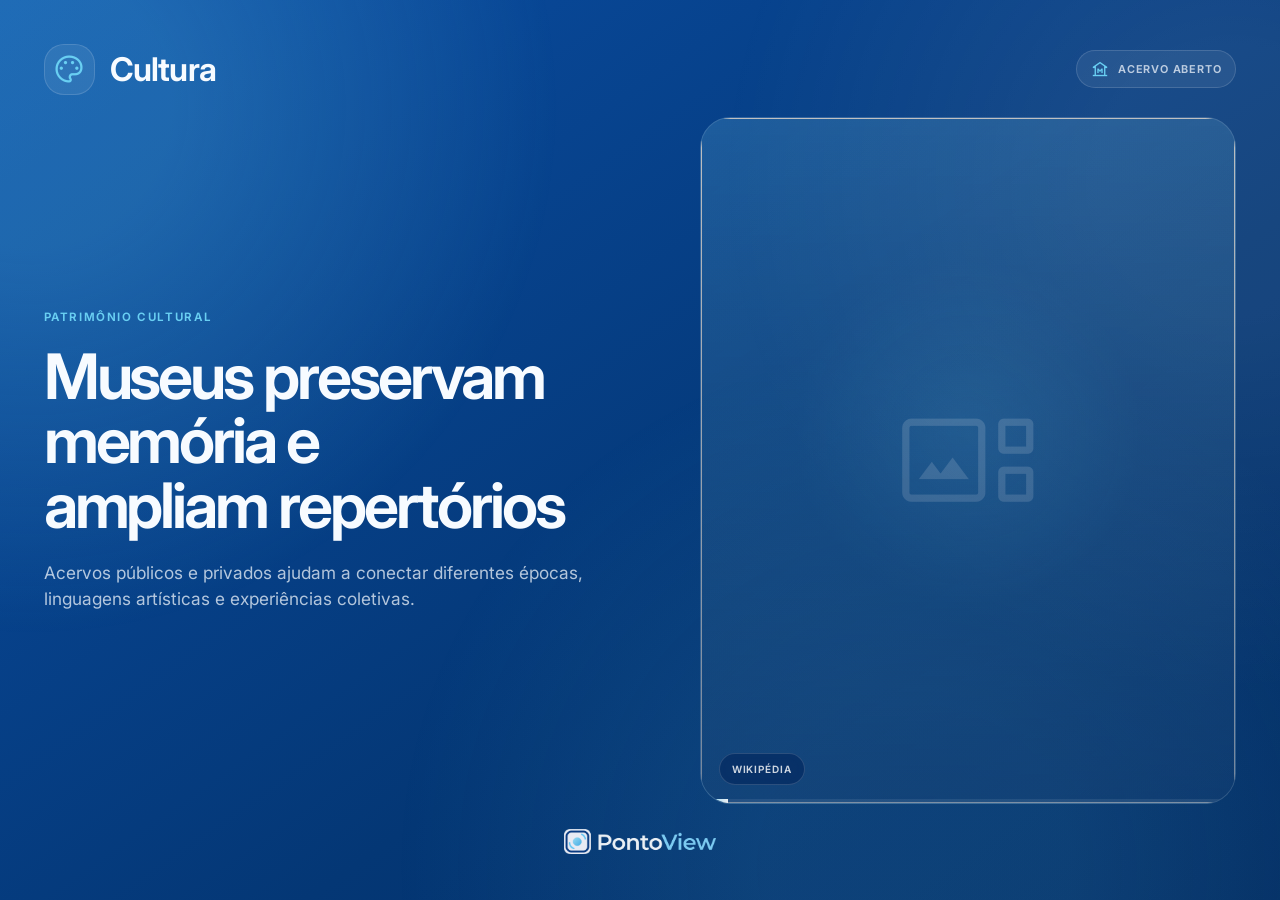
==== pontoview-automaticos/cultura/index.html @ 4ac14ba8 "Create PontoView Cultura automatic panel" ====
<!doctype html>
<html lang="pt-BR">
<head>
<meta charset="utf-8"><meta name="viewport" content="width=device-width,initial-scale=1">
<title>PontoView • Cultura</title>
<link rel="preconnect" href="https://fonts.googleapis.com"><link rel="preconnect" href="https://fonts.gstatic.com" crossorigin>
<link href="https://fonts.googleapis.com/css2?family=Inter:wght@300;400;500;600;700;800&display=swap" rel="stylesheet">
<link href="https://fonts.googleapis.com/css2?family=Material+Symbols+Outlined:opsz,wght,FILL,GRAD@24..48,300..700,0,0" rel="stylesheet">
<link rel="stylesheet" href="../shared/pontoview.css">
</head>
<body>
<div class="pv-ambient" aria-hidden="true"></div>
<div class="pv-shell" id="shell">
  <header class="pv-header">
    <div class="pv-brand"><div class="pv-badge"><span class="material-symbols-outlined">palette</span></div><div class="pv-title">Cultura</div></div>
    <div class="pv-source"><span class="material-symbols-outlined">museum</span><span>Acervo aberto</span></div>
  </header>
  <main class="pv-stage">
    <section class="pv-copy pv-transition">
      <div class="pv-kicker" id="category">Cultura brasileira</div>
      <h1 class="pv-headline" id="title">Arte, memória e identidade</h1>
      <p class="pv-body" id="text">Carregando conteúdo cultural...</p>
    </section>
    <section class="pv-media pv-transition" id="media">
      <div class="pv-media-fallback"><span class="material-symbols-outlined">gallery_thumbnail</span></div>
      <img class="pv-image" id="image" alt="">
      <div class="pv-overlay"><span class="pv-pill">Wikipédia</span><div class="pv-qr hidden" id="qr"><img id="qrImg" alt="QR Code"><div class="pv-qr-copy"><span class="pv-qr-title">Conheça mais</span><span class="pv-qr-hint">Abra o artigo completo</span></div></div></div>
      <div class="pv-progress"><span id="progress"></span></div>
    </section>
  </main>
  <footer class="pv-footer"><img src="../../assets/logo/pontoview-logo-white.png" alt="PontoView"></footer>
</div>
<script src="../shared/pv.js"></script>
<script>
const shell=document.getElementById('shell'),titleEl=document.getElementById('title'),textEl=document.getElementById('text'),categoryEl=document.getElementById('category'),media=document.getElementById('media'),image=document.getElementById('image'),qr=document.getElementById('qr'),qrImg=document.getElementById('qrImg'),progress=document.getElementById('progress');
const ROTATE=28000;let items=[],idx=0,timer=null,stopProgress=null;
const topics=[
 ['Tarsila do Amaral','Arte brasileira'],['Candido Portinari','Arte brasileira'],['Aleijadinho','Arte brasileira'],['Anita Malfatti','Arte brasileira'],['Museu de Arte de São Paulo','Museus'],['Museu do Amanhã','Museus'],['Teatro Amazonas','Arquitetura'],['Congresso Nacional do Brasil','Arquitetura'],['Oscar Niemeyer','Arquitetura'],['Bossa nova','Música'],['Samba','Música'],['Choro','Música'],['Cinema do Brasil','Cinema'],['Literatura do Brasil','Literatura'],['Machado de Assis','Literatura'],['Clarice Lispector','Literatura'],['Semana de Arte Moderna','História da arte'],['Festa Junina no Brasil','Cultura popular'],['Carnaval do Brasil','Cultura popular'],['Capoeira','Patrimônio cultural']
];
const fallback=[
 {title:'Arte que atravessa gerações',text:'A cultura brasileira reúne influências indígenas, africanas, europeias e de muitas outras comunidades, formando um patrimônio diverso e em constante transformação.',category:'Cultura brasileira'},
 {title:'Museus preservam memória e ampliam repertórios',text:'Acervos públicos e privados ajudam a conectar diferentes épocas, linguagens artísticas e experiências coletivas.',category:'Patrimônio cultural'}
];
function trim(text){const t=PV.clean(text);return t.length>560?t.slice(0,557).replace(/\s+\S*$/,'')+'…':t}
async function directData(){
  const titles=topics.map(x=>x[0]).join('|');
  const url='https://pt.wikipedia.org/w/api.php?action=query&format=json&origin=*&prop=extracts|pageimages|info&exintro=1&explaintext=1&piprop=thumbnail&pithumbsize=1400&inprop=url&redirects=1&titles='+encodeURIComponent(titles);
  const data=await PV.fetchJSON(url);
  const categoryMap=new Map(topics.map(x=>[x[0].toLowerCase(),x[1]]));
  const pages=Object.values(data?.query?.pages||{}).filter(p=>!p.missing).map(p=>({title:PV.clean(p.title),text:trim(p.extract),image:p.thumbnail?.source||'',link:p.fullurl||'',category:categoryMap.get(PV.clean(p.title).toLowerCase())||'Cultura brasileira'})).filter(x=>x.title&&x.text.length>100);
  for(let i=pages.length-1;i>0;i--){const j=Math.floor(Math.random()*(i+1));[pages[i],pages[j]]=[pages[j],pages[i]]}
  return {items:pages.length?pages:fallback};
}
function render(item){
  categoryEl.textContent=item.category||'Cultura';titleEl.textContent=item.title||'Cultura';textEl.textContent=item.text||'';PV.setImage(image,media,item.image||'');
  if(item.link){qrImg.src=PV.qrUrl(item.link);qr.classList.remove('hidden');qrImg.onerror=()=>qr.classList.add('hidden')}else{qr.classList.add('hidden');qrImg.removeAttribute('src')}
}
function schedule(){clearTimeout(timer);if(stopProgress)stopProgress();stopProgress=PV.startProgress(progress,ROTATE);timer=setTimeout(step,ROTATE)}
async function step(){if(!items.length)return;await PV.transition(shell,async()=>render(items[idx++%items.length]));schedule()}
async function load(){
  try{const data=await PV.fromApi('/api/cultura',directData);items=Array.isArray(data.items)&&data.items.length?data.items:fallback}catch{items=fallback}
  idx=Math.floor(Math.random()*items.length);render(items[idx++%items.length]);shell.classList.add('is-entering');schedule();
}
load();setInterval(async()=>{try{const data=await PV.fromApi('/api/cultura',directData);if(Array.isArray(data.items)&&data.items.length)items=data.items}catch{}},6*60*60*1000);
</script>
</body></html>
---- pontoview-automaticos/shared/pontoview.css ----
:root{
  --pv-blue:#08479a;
  --pv-deep:#032a61;
  --pv-sky:#69cff2;
  --pv-white:#f7fbff;
  --pv-soft:rgba(247,251,255,.72);
  --pv-faint:rgba(247,251,255,.46);
  --pv-line:rgba(255,255,255,.14);
  --pv-panel:rgba(255,255,255,.075);
  --pv-panel-strong:rgba(255,255,255,.11);
  --pv-safe:clamp(24px,3.4vw,58px);
  --pv-radius:clamp(24px,2.4vw,36px);
  --pv-ease:cubic-bezier(.22,1,.36,1);
}
*{box-sizing:border-box}
html,body{width:100%;height:100%}
body{
  margin:0;
  overflow:hidden;
  font-family:Inter,system-ui,-apple-system,BlinkMacSystemFont,"Segoe UI",sans-serif;
  color:var(--pv-white);
  background:linear-gradient(145deg,#0a4ea5,#043775 62%,#032d63);
}
button,a{font:inherit}
.pv-ambient,.pv-ambient::before,.pv-ambient::after{position:fixed;pointer-events:none;content:"";z-index:0}
.pv-ambient{
  inset:-18%;
  background:
    radial-gradient(circle at 15% 22%,rgba(105,207,242,.23) 0 8%,transparent 30%),
    radial-gradient(circle at 84% 28%,rgba(255,255,255,.08) 0 8%,transparent 30%),
    radial-gradient(circle at 66% 84%,rgba(105,207,242,.10) 0 10%,transparent 34%);
  animation:pvAmbientFloat 24s ease-in-out infinite alternate;
}
.pv-ambient::before{
  width:min(40vw,650px);aspect-ratio:1;right:-12vw;top:-15vw;
  border:clamp(12px,1.2vw,22px) solid rgba(105,207,242,.10);
  border-left-color:transparent;border-bottom-color:transparent;border-radius:50%;
  animation:pvRing 40s linear infinite;
}
.pv-ambient::after{
  width:min(30vw,500px);aspect-ratio:1;left:-10vw;bottom:-14vw;
  border:clamp(9px,.9vw,16px) solid rgba(255,255,255,.06);
  border-top-color:transparent;border-right-color:transparent;border-radius:50%;
  animation:pvRing 48s linear infinite reverse;
}
@keyframes pvAmbientFloat{from{transform:translate3d(-1.4%,0,0) scale(1)}to{transform:translate3d(1.4%,-1%,0) scale(1.03)}}
@keyframes pvRing{to{transform:rotate(360deg)}}
@keyframes pvMarkPulse{50%{transform:scale(1.035);opacity:.96}}
@keyframes pvImageBreath{50%{transform:scale(1.025)}}
@keyframes pvEnterCopy{from{opacity:0;transform:translate3d(22px,0,0);filter:blur(3px)}to{opacity:1;transform:none;filter:none}}
@keyframes pvEnterMedia{from{opacity:0;transform:translate3d(28px,0,0) scale(.975);filter:blur(3px)}to{opacity:1;transform:none;filter:none}}
.pv-shell{
  position:relative;z-index:1;width:100%;height:100%;
  padding:var(--pv-safe);
  display:grid;
  grid-template-rows:auto minmax(0,1fr) auto;
  gap:clamp(20px,2.5vh,36px);
}
.pv-header{display:flex;align-items:center;justify-content:space-between;gap:22px;min-width:0}
.pv-brand{display:flex;align-items:center;gap:15px;min-width:0}
.pv-badge{
  width:clamp(50px,4vw,66px);height:clamp(50px,4vw,66px);border-radius:20px;
  display:grid;place-items:center;flex:0 0 auto;
  background:rgba(255,255,255,.075);border:1px solid var(--pv-line);
  animation:pvMarkPulse 6s ease-in-out infinite;
}
.pv-badge .material-symbols-outlined{font-size:clamp(27px,2.5vw,38px);color:var(--pv-sky);font-variation-settings:'FILL' 0,'wght' 500,'GRAD' 0,'opsz' 48}
.pv-title{font-size:clamp(28px,2.55vw,44px);font-weight:650;line-height:1;letter-spacing:-.025em}
.pv-source{
  display:flex;align-items:center;gap:9px;max-width:44vw;min-width:0;
  padding:9px 14px;border-radius:999px;background:rgba(255,255,255,.065);border:1px solid var(--pv-line);
  color:var(--pv-soft);font-size:clamp(10px,.85vw,13px);font-weight:650;letter-spacing:.075em;text-transform:uppercase;
  white-space:nowrap;overflow:hidden;text-overflow:ellipsis;
}
.pv-source .material-symbols-outlined{font-size:18px;color:var(--pv-sky)}
.pv-stage{min-height:0;display:grid;grid-template-columns:minmax(0,55%) minmax(0,45%);gap:clamp(28px,3.3vw,54px);align-items:stretch}
.pv-copy{min-width:0;min-height:0;display:flex;flex-direction:column;justify-content:center;padding:clamp(12px,1.5vw,22px) 0;transform-origin:center left}
.pv-kicker{margin:0 0 clamp(18px,2.2vh,28px);font-size:clamp(11px,.9vw,14px);font-weight:650;letter-spacing:.14em;text-transform:uppercase;color:var(--pv-sky)}
.pv-headline{margin:0;font-size:clamp(42px,4.9vw,80px);font-weight:650;line-height:1.03;letter-spacing:-.048em;text-wrap:balance}
.pv-body{margin:clamp(20px,2.5vh,30px) 0 0;font-size:clamp(16px,1.35vw,21px);line-height:1.48;color:var(--pv-soft);max-width:64ch;text-wrap:pretty}
.pv-media{
  min-width:0;min-height:0;position:relative;overflow:hidden;border-radius:var(--pv-radius);
  background:linear-gradient(145deg,rgba(105,207,242,.16),rgba(255,255,255,.035));border:1px solid var(--pv-line);
  transform-origin:center right;
}
.pv-media img.pv-image{width:100%;height:100%;object-fit:cover;display:block;animation:pvImageBreath 14s ease-in-out infinite}
.pv-media::after{content:"";position:absolute;inset:0;background:linear-gradient(180deg,rgba(3,42,97,.01),rgba(3,42,97,.40));pointer-events:none}
.pv-media-fallback{position:absolute;inset:0;display:grid;place-items:center;background:radial-gradient(circle at 50% 46%,rgba(105,207,242,.14),transparent 38%),linear-gradient(145deg,rgba(255,255,255,.03),rgba(105,207,242,.06))}
.pv-media-fallback .material-symbols-outlined{font-size:clamp(100px,12vw,190px);color:rgba(255,255,255,.19);font-variation-settings:'FILL' 0,'wght' 300,'GRAD' 0,'opsz' 48}
.pv-media.has-image .pv-media-fallback{display:none}
.pv-overlay{position:absolute;z-index:3;left:18px;right:18px;bottom:18px;display:flex;align-items:flex-end;justify-content:space-between;gap:12px}
.pv-pill{padding:9px 12px;border-radius:999px;background:rgba(3,42,97,.72);border:1px solid rgba(255,255,255,.15);backdrop-filter:blur(8px);color:rgba(255,255,255,.80);font-size:10px;font-weight:650;letter-spacing:.09em;text-transform:uppercase}
.pv-qr{display:flex;align-items:center;gap:10px;padding:9px 11px 9px 9px;border-radius:17px;background:rgba(3,42,97,.74);border:1px solid rgba(255,255,255,.16);backdrop-filter:blur(10px)}
.pv-qr.hidden{display:none}
.pv-qr img{width:68px;height:68px;border-radius:10px;background:#fff;display:block}
.pv-qr-copy{display:flex;flex-direction:column;gap:3px;max-width:130px}
.pv-qr-title{font-size:10px;font-weight:700;letter-spacing:.08em;text-transform:uppercase}
.pv-qr-hint{font-size:9px;line-height:1.25;color:rgba(255,255,255,.68)}
.pv-cards{display:grid;grid-template-columns:repeat(2,minmax(0,1fr));gap:clamp(12px,1.4vw,18px);align-content:center}
.pv-card{padding:clamp(18px,2vw,28px);border-radius:clamp(20px,2vw,30px);background:var(--pv-panel);border:1px solid var(--pv-line);min-width:0}
.pv-card-label{font-size:clamp(10px,.82vw,13px);font-weight:650;letter-spacing:.12em;text-transform:uppercase;color:var(--pv-sky);margin-bottom:10px}
.pv-card-value{font-size:clamp(30px,3.4vw,58px);font-weight:650;line-height:1;letter-spacing:-.045em}
.pv-card-note{margin-top:10px;font-size:clamp(12px,1vw,16px);line-height:1.35;color:var(--pv-soft)}
.pv-statline{display:flex;align-items:baseline;gap:9px;flex-wrap:wrap}
.pv-statline strong{font-size:clamp(54px,6vw,100px);font-weight:650;letter-spacing:-.06em;line-height:.95}
.pv-statline span{font-size:clamp(16px,1.4vw,22px);color:var(--pv-soft)}
.pv-progress{position:absolute;left:0;right:0;bottom:0;height:4px;background:rgba(255,255,255,.08);z-index:4}
.pv-progress>span{display:block;height:100%;width:0;background:linear-gradient(90deg,var(--pv-sky),rgba(255,255,255,.9));transform-origin:left}
.pv-footer{display:flex;align-items:center;justify-content:center;min-height:30px}
.pv-footer img{height:clamp(22px,2vw,31px);width:auto;display:block;opacity:.92}
.pv-transition{transition:opacity .54s var(--pv-ease),transform .54s var(--pv-ease),filter .54s var(--pv-ease)}
.pv-shell.is-leaving .pv-copy{opacity:0;transform:translate3d(-24px,0,0) scale(.992);filter:blur(3px)}
.pv-shell.is-leaving .pv-media,.pv-shell.is-leaving .pv-cards{opacity:0;transform:translate3d(22px,0,0) scale(.982);filter:blur(2px)}
.pv-shell.is-entering .pv-copy{animation:pvEnterCopy .64s var(--pv-ease) both}
.pv-shell.is-entering .pv-media,.pv-shell.is-entering .pv-cards{animation:pvEnterMedia .72s var(--pv-ease) both}
.pv-error{color:var(--pv-soft)}
@media (orientation:landscape) and (max-height:760px){
  .pv-shell{padding-top:20px;padding-bottom:16px;gap:15px}
  .pv-badge{width:48px;height:48px;border-radius:16px}.pv-title{font-size:30px}
  .pv-stage{grid-template-columns:minmax(0,58%) minmax(0,42%);gap:30px}
  .pv-headline{font-size:clamp(36px,4.1vw,60px)}.pv-body{font-size:14px;margin-top:14px}.pv-kicker{margin-bottom:14px}
  .pv-card{padding:16px}.pv-card-value{font-size:clamp(26px,3vw,44px)}
}
@media (orientation:portrait),(max-aspect-ratio:4/5){
  .pv-shell{padding:clamp(28px,5vw,54px) clamp(24px,5vw,52px) clamp(22px,4vw,42px);gap:clamp(24px,2.8vh,36px)}
  .pv-source{max-width:48vw}
  .pv-stage{grid-template-columns:1fr;grid-template-rows:minmax(0,50%) minmax(0,50%);gap:clamp(22px,2.7vh,34px)}
  .pv-copy{padding:0}.pv-headline{font-size:clamp(42px,7.4vw,70px)}.pv-body{font-size:clamp(16px,2.5vw,20px)}
  .pv-cards{grid-template-columns:repeat(2,minmax(0,1fr))}
}
@media (orientation:portrait) and (max-width:620px){
  .pv-badge{width:46px;height:46px}.pv-title{font-size:28px}.pv-source{max-width:43vw;padding:8px 10px}
  .pv-headline{font-size:36px}.pv-body{font-size:14px}.pv-stage{grid-template-rows:auto minmax(260px,1fr)}
  .pv-cards{grid-template-columns:1fr 1fr}.pv-card{padding:14px}.pv-card-note{font-size:11px}
  .pv-qr-copy{display:none}.pv-qr{padding:8px}.pv-qr img{width:60px;height:60px}
}
@media (prefers-reduced-motion:reduce){
  .pv-ambient,.pv-ambient::before,.pv-ambient::after,.pv-badge,.pv-image{animation:none!important}
  .pv-transition{transition:none!important}.pv-shell.is-entering .pv-copy,.pv-shell.is-entering .pv-media,.pv-shell.is-entering .pv-cards{animation:none!important}
}
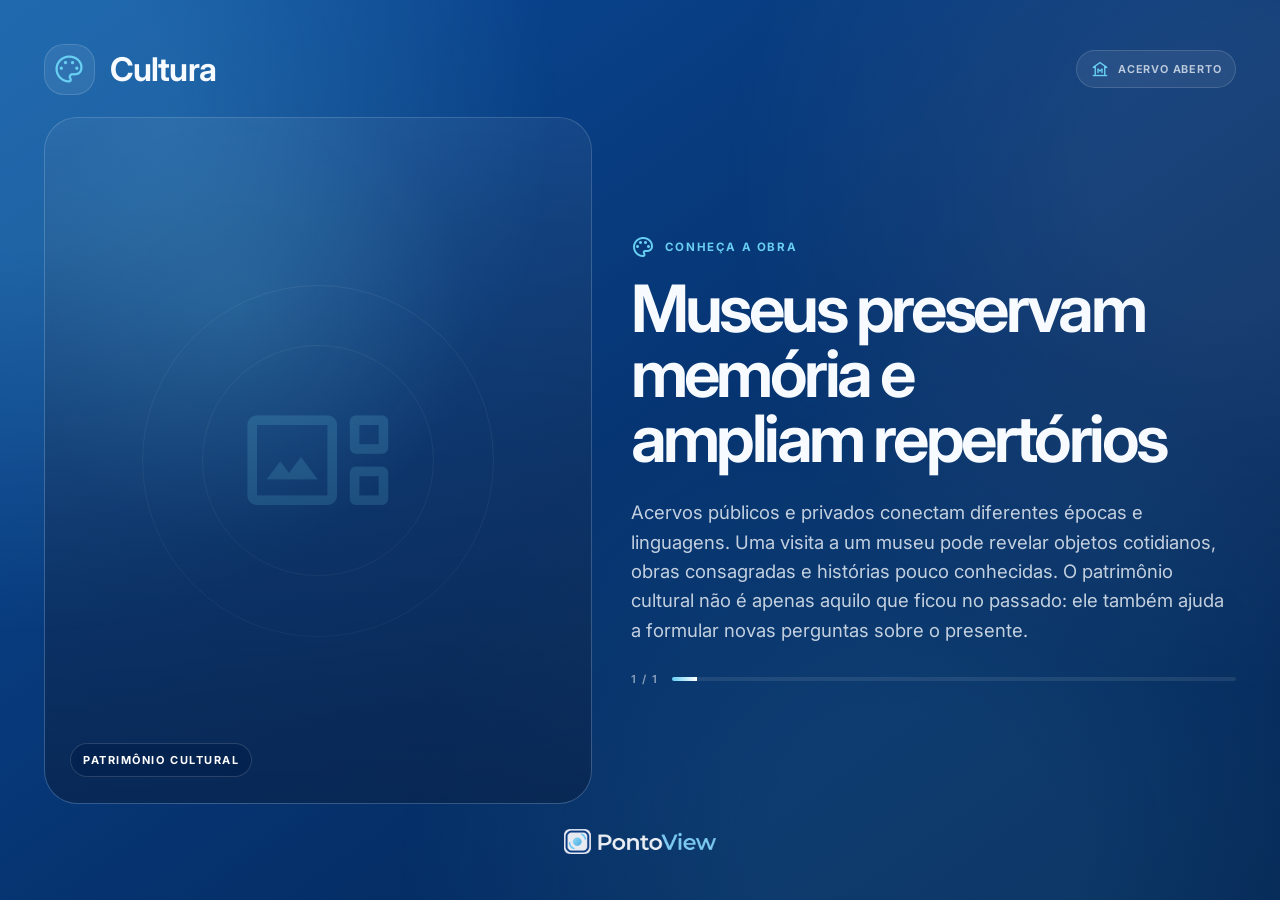
==== commit e6a0d690: "Redesenha painel Cultura com narrativa em páginas" ====
--- a/pontoview-automaticos/cultura/index.html
+++ b/pontoview-automaticos/cultura/index.html
@@ -7,60 +7,46 @@
 <link href="https://fonts.googleapis.com/css2?family=Inter:wght@300;400;500;600;700;800&display=swap" rel="stylesheet">
 <link href="https://fonts.googleapis.com/css2?family=Material+Symbols+Outlined:opsz,wght,FILL,GRAD@24..48,300..700,0,0" rel="stylesheet">
 <link rel="stylesheet" href="../shared/pontoview.css">
+<style>
+body{background:linear-gradient(145deg,#0b4b9b,#052f68 62%,#032553)}
+.culture-stage{min-height:0;position:relative;display:grid;grid-template-columns:minmax(0,46%) minmax(0,54%);gap:clamp(24px,3vw,48px)}
+.culture-visual{position:relative;min-height:0;border-radius:clamp(24px,2.6vw,38px);overflow:hidden;border:1px solid rgba(255,255,255,.14);background:radial-gradient(circle at 35% 28%,rgba(105,207,242,.20),transparent 38%),rgba(255,255,255,.055)}
+.culture-image{width:100%;height:100%;object-fit:cover;display:block;transition:opacity .75s var(--pv-ease),transform 8s ease}.culture-visual.has-image .culture-image{opacity:1}.culture-visual:not(.has-image) .culture-image{opacity:0}.culture-visual.has-image .culture-image{transform:scale(1.035)}
+.culture-visual::after{content:"";position:absolute;inset:0;background:linear-gradient(180deg,rgba(3,28,68,.02),rgba(3,30,70,.68))}
+.art-fallback{position:absolute;inset:0;display:grid;place-items:center;overflow:hidden}.art-fallback::before,.art-fallback::after{content:"";position:absolute;border-radius:50%;border:1px solid rgba(255,255,255,.09)}.art-fallback::before{width:64%;aspect-ratio:1;animation:pvRing 26s linear infinite}.art-fallback::after{width:42%;aspect-ratio:1;animation:pvRing 18s linear infinite reverse}.art-fallback span{font-size:clamp(110px,12vw,200px);color:rgba(105,207,242,.30)}.culture-visual.has-image .art-fallback{display:none}
+.visual-caption{position:absolute;z-index:3;left:clamp(18px,2vw,28px);right:clamp(18px,2vw,28px);bottom:clamp(18px,2vw,28px);display:flex;align-items:flex-end;justify-content:space-between;gap:16px}.visual-tag{font-size:11px;font-weight:700;letter-spacing:.14em;text-transform:uppercase;color:#fff;padding:9px 12px;border-radius:999px;background:rgba(3,35,80,.74);border:1px solid rgba(255,255,255,.15);backdrop-filter:blur(10px)}
+.story{min-height:0;display:flex;flex-direction:column;justify-content:center;position:relative;padding:clamp(8px,1vw,18px) 0}.story-kicker{display:flex;align-items:center;gap:10px;font-size:clamp(11px,.9vw,14px);font-weight:700;letter-spacing:.14em;text-transform:uppercase;color:var(--pv-sky);margin-bottom:clamp(16px,2vh,24px)}.story-title{margin:0;font-size:clamp(46px,5.1vw,84px);line-height:.99;letter-spacing:-.055em;font-weight:650;text-wrap:balance}.story-text{margin:clamp(22px,3vh,34px) 0 0;font-size:clamp(17px,1.45vw,23px);line-height:1.58;color:rgba(247,251,255,.78);max-width:59ch;text-wrap:pretty}.story-text strong{color:#fff;font-weight:650}
+.story-meta{margin-top:clamp(24px,3vh,36px);display:flex;align-items:center;gap:14px}.page-count{font-size:11px;font-weight:700;letter-spacing:.14em;text-transform:uppercase;color:rgba(247,251,255,.50);white-space:nowrap}.story-track{height:4px;flex:1;border-radius:999px;background:rgba(255,255,255,.09);overflow:hidden}.story-progress{height:100%;width:0;background:linear-gradient(90deg,var(--pv-sky),#fff)}
+.story-qr{display:flex;align-items:center;gap:10px;margin-top:20px;opacity:.88}.story-qr.hidden{display:none}.story-qr img{width:64px;height:64px;border-radius:10px;background:#fff}.story-qr-copy{font-size:11px;line-height:1.35;color:var(--pv-soft)}.story-qr-copy b{display:block;color:#fff;text-transform:uppercase;letter-spacing:.09em;margin-bottom:3px}
+.culture-stage,.story-kicker,.story-title,.story-text,.story-meta,.story-qr{transition:opacity .62s var(--pv-ease),transform .62s var(--pv-ease),filter .62s var(--pv-ease)}.pv-shell.is-leaving .culture-stage{opacity:0;transform:translateY(12px) scale(.993);filter:blur(3px)}.pv-shell.is-entering .culture-stage{animation:pvEnterMedia .78s var(--pv-ease) both}
+@media (orientation:portrait),(max-aspect-ratio:4/5){.culture-stage{grid-template-columns:1fr;grid-template-rows:minmax(0,46%) minmax(0,54%);gap:22px}.story{padding:0}.story-title{font-size:clamp(44px,8vw,72px)}.story-text{font-size:clamp(16px,2.6vw,21px);line-height:1.5}.visual-caption{bottom:16px}}
+@media (orientation:landscape) and (max-height:760px){.culture-stage{grid-template-columns:minmax(0,43%) minmax(0,57%);gap:30px}.story-title{font-size:clamp(38px,4.2vw,62px)}.story-text{font-size:15px;margin-top:16px;line-height:1.48}.story-meta{margin-top:18px}.story-qr{margin-top:12px}.story-qr img{width:52px;height:52px}}
+</style>
 </head>
 <body>
 <div class="pv-ambient" aria-hidden="true"></div>
 <div class="pv-shell" id="shell">
-  <header class="pv-header">
-    <div class="pv-brand"><div class="pv-badge"><span class="material-symbols-outlined">palette</span></div><div class="pv-title">Cultura</div></div>
-    <div class="pv-source"><span class="material-symbols-outlined">museum</span><span>Acervo aberto</span></div>
-  </header>
-  <main class="pv-stage">
-    <section class="pv-copy pv-transition">
-      <div class="pv-kicker" id="category">Cultura brasileira</div>
-      <h1 class="pv-headline" id="title">Arte, memória e identidade</h1>
-      <p class="pv-body" id="text">Carregando conteúdo cultural...</p>
-    </section>
-    <section class="pv-media pv-transition" id="media">
-      <div class="pv-media-fallback"><span class="material-symbols-outlined">gallery_thumbnail</span></div>
-      <img class="pv-image" id="image" alt="">
-      <div class="pv-overlay"><span class="pv-pill">Wikipédia</span><div class="pv-qr hidden" id="qr"><img id="qrImg" alt="QR Code"><div class="pv-qr-copy"><span class="pv-qr-title">Conheça mais</span><span class="pv-qr-hint">Abra o artigo completo</span></div></div></div>
-      <div class="pv-progress"><span id="progress"></span></div>
-    </section>
-  </main>
-  <footer class="pv-footer"><img src="../../assets/logo/pontoview-logo-white.png" alt="PontoView"></footer>
+<header class="pv-header"><div class="pv-brand"><div class="pv-badge"><span class="material-symbols-outlined">palette</span></div><div class="pv-title">Cultura</div></div><div class="pv-source"><span class="material-symbols-outlined">museum</span><span>Acervo aberto</span></div></header>
+<main class="culture-stage">
+<section class="culture-visual" id="visual"><div class="art-fallback"><span class="material-symbols-outlined">gallery_thumbnail</span></div><img class="culture-image" id="image" alt=""><div class="visual-caption"><span class="visual-tag" id="category">Cultura brasileira</span></div></section>
+<section class="story"><div class="story-kicker"><span class="material-symbols-outlined" id="storyIcon">auto_stories</span><span id="storyLabel">Descubra</span></div><h1 class="story-title" id="title">Arte, memória e identidade</h1><p class="story-text" id="text">Carregando conteúdo cultural...</p><div class="story-qr hidden" id="qr"><img id="qrImg" alt="QR Code"><div class="story-qr-copy"><b>Conheça mais</b><span>Abra o artigo completo no celular</span></div></div><div class="story-meta"><span class="page-count" id="pageCount">1 / 1</span><div class="story-track"><div class="story-progress" id="progress"></div></div></div></section>
+</main>
+<footer class="pv-footer"><img src="../../assets/logo/pontoview-logo-white.png" alt="PontoView"></footer>
 </div>
 <script src="../shared/pv.js"></script>
 <script>
-const shell=document.getElementById('shell'),titleEl=document.getElementById('title'),textEl=document.getElementById('text'),categoryEl=document.getElementById('category'),media=document.getElementById('media'),image=document.getElementById('image'),qr=document.getElementById('qr'),qrImg=document.getElementById('qrImg'),progress=document.getElementById('progress');
-const ROTATE=28000;let items=[],idx=0,timer=null,stopProgress=null;
-const topics=[
- ['Tarsila do Amaral','Arte brasileira'],['Candido Portinari','Arte brasileira'],['Aleijadinho','Arte brasileira'],['Anita Malfatti','Arte brasileira'],['Museu de Arte de São Paulo','Museus'],['Museu do Amanhã','Museus'],['Teatro Amazonas','Arquitetura'],['Congresso Nacional do Brasil','Arquitetura'],['Oscar Niemeyer','Arquitetura'],['Bossa nova','Música'],['Samba','Música'],['Choro','Música'],['Cinema do Brasil','Cinema'],['Literatura do Brasil','Literatura'],['Machado de Assis','Literatura'],['Clarice Lispector','Literatura'],['Semana de Arte Moderna','História da arte'],['Festa Junina no Brasil','Cultura popular'],['Carnaval do Brasil','Cultura popular'],['Capoeira','Patrimônio cultural']
-];
-const fallback=[
- {title:'Arte que atravessa gerações',text:'A cultura brasileira reúne influências indígenas, africanas, europeias e de muitas outras comunidades, formando um patrimônio diverso e em constante transformação.',category:'Cultura brasileira'},
- {title:'Museus preservam memória e ampliam repertórios',text:'Acervos públicos e privados ajudam a conectar diferentes épocas, linguagens artísticas e experiências coletivas.',category:'Patrimônio cultural'}
-];
-function trim(text){const t=PV.clean(text);return t.length>560?t.slice(0,557).replace(/\s+\S*$/,'')+'…':t}
-async function directData(){
-  const titles=topics.map(x=>x[0]).join('|');
-  const url='https://pt.wikipedia.org/w/api.php?action=query&format=json&origin=*&prop=extracts|pageimages|info&exintro=1&explaintext=1&piprop=thumbnail&pithumbsize=1400&inprop=url&redirects=1&titles='+encodeURIComponent(titles);
-  const data=await PV.fetchJSON(url);
-  const categoryMap=new Map(topics.map(x=>[x[0].toLowerCase(),x[1]]));
-  const pages=Object.values(data?.query?.pages||{}).filter(p=>!p.missing).map(p=>({title:PV.clean(p.title),text:trim(p.extract),image:p.thumbnail?.source||'',link:p.fullurl||'',category:categoryMap.get(PV.clean(p.title).toLowerCase())||'Cultura brasileira'})).filter(x=>x.title&&x.text.length>100);
-  for(let i=pages.length-1;i>0;i--){const j=Math.floor(Math.random()*(i+1));[pages[i],pages[j]]=[pages[j],pages[i]]}
-  return {items:pages.length?pages:fallback};
-}
-function render(item){
-  categoryEl.textContent=item.category||'Cultura';titleEl.textContent=item.title||'Cultura';textEl.textContent=item.text||'';PV.setImage(image,media,item.image||'');
-  if(item.link){qrImg.src=PV.qrUrl(item.link);qr.classList.remove('hidden');qrImg.onerror=()=>qr.classList.add('hidden')}else{qr.classList.add('hidden');qrImg.removeAttribute('src')}
-}
-function schedule(){clearTimeout(timer);if(stopProgress)stopProgress();stopProgress=PV.startProgress(progress,ROTATE);timer=setTimeout(step,ROTATE)}
-async function step(){if(!items.length)return;await PV.transition(shell,async()=>render(items[idx++%items.length]));schedule()}
-async function load(){
-  try{const data=await PV.fromApi('/api/cultura',directData);items=Array.isArray(data.items)&&data.items.length?data.items:fallback}catch{items=fallback}
-  idx=Math.floor(Math.random()*items.length);render(items[idx++%items.length]);shell.classList.add('is-entering');schedule();
-}
+const shell=document.getElementById('shell'),visual=document.getElementById('visual'),image=document.getElementById('image'),category=document.getElementById('category'),storyIcon=document.getElementById('storyIcon'),storyLabel=document.getElementById('storyLabel'),title=document.getElementById('title'),text=document.getElementById('text'),pageCount=document.getElementById('pageCount'),progress=document.getElementById('progress'),qr=document.getElementById('qr'),qrImg=document.getElementById('qrImg');
+const PAGE_MS=26000;let items=[],itemIndex=0,pageIndex=0,pages=[],timer=null,stopProgress=null;
+const topics=[['Tarsila do Amaral','Arte brasileira'],['Candido Portinari','Arte brasileira'],['Aleijadinho','Arte brasileira'],['Anita Malfatti','Arte brasileira'],['Museu de Arte de São Paulo','Museus'],['Museu do Amanhã','Museus'],['Teatro Amazonas','Arquitetura'],['Oscar Niemeyer','Arquitetura'],['Bossa nova','Música'],['Samba','Música'],['Choro','Música'],['Cinema do Brasil','Cinema'],['Machado de Assis','Literatura'],['Clarice Lispector','Literatura'],['Semana de Arte Moderna','História da arte'],['Capoeira','Patrimônio cultural']];
+const fallback=[{title:'Arte que atravessa gerações',text:'A cultura brasileira reúne influências indígenas, africanas, europeias e de muitas outras comunidades. Essa mistura aparece na música, na arquitetura, na literatura, nas festas populares e nas artes visuais. Conhecer essas expressões ajuda a compreender como diferentes histórias se encontram e continuam transformando a identidade do país.',category:'Cultura brasileira',image:'',link:''},{title:'Museus preservam memória e ampliam repertórios',text:'Acervos públicos e privados conectam diferentes épocas e linguagens. Uma visita a um museu pode revelar objetos cotidianos, obras consagradas e histórias pouco conhecidas. O patrimônio cultural não é apenas aquilo que ficou no passado: ele também ajuda a formular novas perguntas sobre o presente.',category:'Patrimônio cultural',image:'',link:''}];
+function trim(t,max=860){t=PV.clean(t);return t.length>max?t.slice(0,max-1).replace(/\s+\S*$/,'')+'…':t}
+function splitText(t){const clean=trim(t);if(clean.length<330)return[clean];const sentences=clean.match(/[^.!?]+[.!?]+|[^.!?]+$/g)||[clean];const out=[];let part='';for(const s of sentences){if((part+s).length>360&&part){out.push(part.trim());part=s}else part+=s}if(part.trim())out.push(part.trim());return out.slice(0,3)}
+async function directData(){const titles=topics.map(x=>x[0]).join('|');const url='https://pt.wikipedia.org/w/api.php?action=query&format=json&origin=*&prop=extracts|pageimages|info&exintro=1&explaintext=1&piprop=thumbnail&pithumbsize=1600&inprop=url&redirects=1&titles='+encodeURIComponent(titles);const data=await PV.fetchJSON(url);const map=new Map(topics.map(x=>[x[0].toLowerCase(),x[1]]));const list=Object.values(data?.query?.pages||{}).filter(p=>!p.missing).map(p=>({title:PV.clean(p.title),text:trim(p.extract),image:p.thumbnail?.source||'',link:p.fullurl||'',category:map.get(PV.clean(p.title).toLowerCase())||'Cultura brasileira'})).filter(x=>x.title&&x.text.length>100);for(let i=list.length-1;i>0;i--){const j=Math.floor(Math.random()*(i+1));[list[i],list[j]]=[list[j],list[i]]}return{items:list.length?list:fallback}}
+function setImage(url){image.onload=()=>visual.classList.add('has-image');image.onerror=()=>visual.classList.remove('has-image');if(url){image.src=url}else{image.removeAttribute('src');visual.classList.remove('has-image')}}
+function buildPages(item){const chunks=splitText(item.text);return chunks.map((chunk,i)=>({item,chunk,index:i,total:chunks.length}))}
+function renderPage(p){const item=p.item;category.textContent=item.category||'Cultura';title.textContent=item.title;setImage(item.image);text.textContent=p.chunk;pageCount.textContent=`${p.index+1} / ${p.total}`;storyLabel.textContent=p.index===0?'Conheça a obra':'Continue a história';storyIcon.textContent=p.index===0?'palette':'auto_stories';if(item.link&&p.index===p.total-1){qrImg.src=PV.qrUrl(item.link);qr.classList.remove('hidden')}else qr.classList.add('hidden')}
+function schedule(){clearTimeout(timer);if(stopProgress)stopProgress();stopProgress=PV.startProgress(progress,PAGE_MS);timer=setTimeout(step,PAGE_MS)}
+async function step(){if(!pages.length)return;pageIndex++;if(pageIndex>=pages.length){const item=items[itemIndex++%items.length];pages=buildPages(item);pageIndex=0}await PV.transition(shell,async()=>renderPage(pages[pageIndex]));schedule()}
+async function load(){try{const data=await PV.fromApi('/api/cultura',directData);items=Array.isArray(data.items)&&data.items.length?data.items:fallback}catch{items=fallback}itemIndex=Math.floor(Math.random()*items.length);pages=buildPages(items[itemIndex++%items.length]);pageIndex=0;renderPage(pages[0]);shell.classList.add('is-entering');schedule()}
 load();setInterval(async()=>{try{const data=await PV.fromApi('/api/cultura',directData);if(Array.isArray(data.items)&&data.items.length)items=data.items}catch{}},6*60*60*1000);
-</script>
-</body></html>
+</script></body></html>
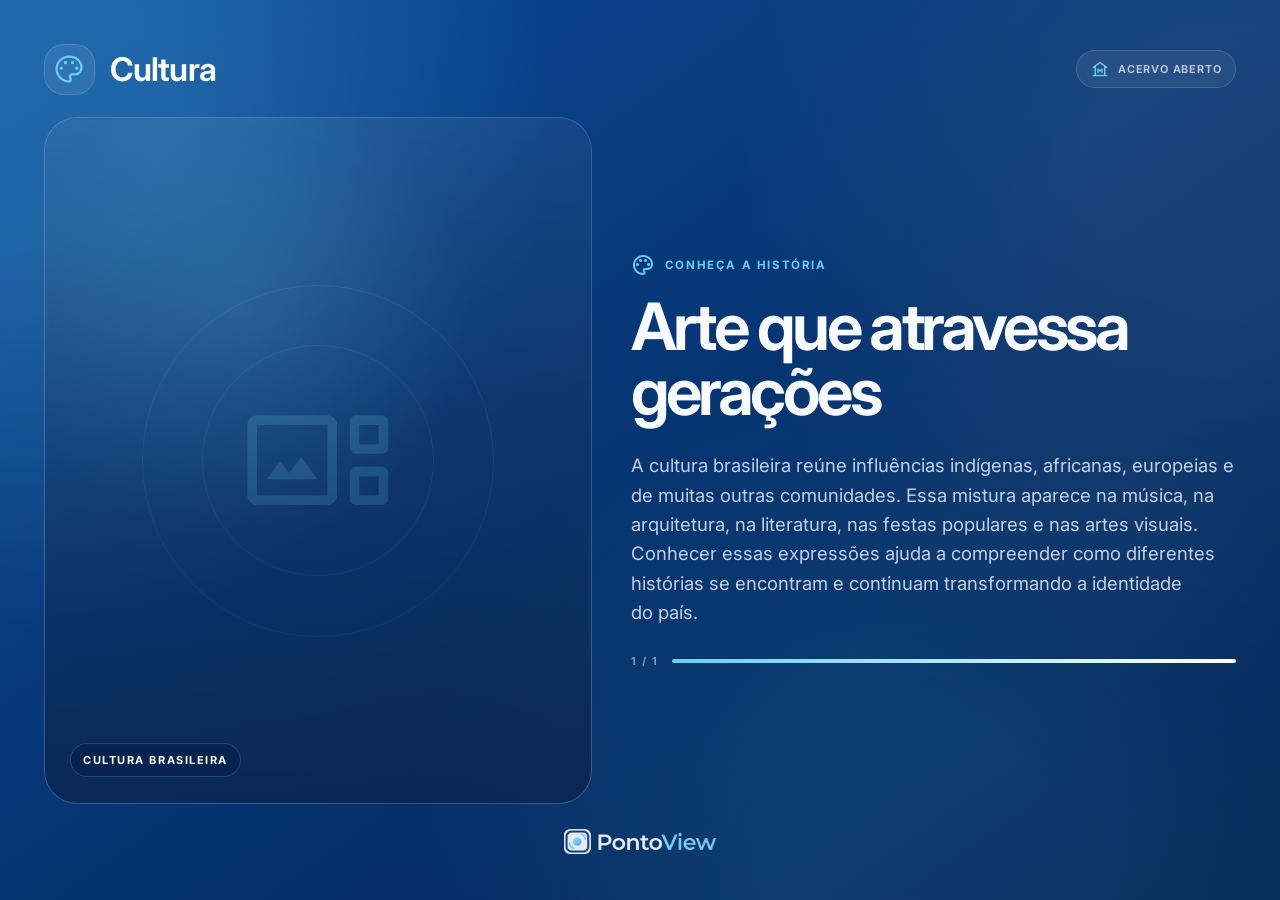
==== commit 475e0518: "Mantém uma história cultural por refresh e pagina a leitura" ====
--- a/pontoview-automaticos/cultura/index.html
+++ b/pontoview-automaticos/cultura/index.html
@@ -36,17 +36,17 @@
 <script src="../shared/pv.js"></script>
 <script>
 const shell=document.getElementById('shell'),visual=document.getElementById('visual'),image=document.getElementById('image'),category=document.getElementById('category'),storyIcon=document.getElementById('storyIcon'),storyLabel=document.getElementById('storyLabel'),title=document.getElementById('title'),text=document.getElementById('text'),pageCount=document.getElementById('pageCount'),progress=document.getElementById('progress'),qr=document.getElementById('qr'),qrImg=document.getElementById('qrImg');
-const PAGE_MS=26000;let items=[],itemIndex=0,pageIndex=0,pages=[],timer=null,stopProgress=null;
+const PAGE_MS=26000;let pages=[],pageIndex=0,timer=null,stopProgress=null;
 const topics=[['Tarsila do Amaral','Arte brasileira'],['Candido Portinari','Arte brasileira'],['Aleijadinho','Arte brasileira'],['Anita Malfatti','Arte brasileira'],['Museu de Arte de São Paulo','Museus'],['Museu do Amanhã','Museus'],['Teatro Amazonas','Arquitetura'],['Oscar Niemeyer','Arquitetura'],['Bossa nova','Música'],['Samba','Música'],['Choro','Música'],['Cinema do Brasil','Cinema'],['Machado de Assis','Literatura'],['Clarice Lispector','Literatura'],['Semana de Arte Moderna','História da arte'],['Capoeira','Patrimônio cultural']];
 const fallback=[{title:'Arte que atravessa gerações',text:'A cultura brasileira reúne influências indígenas, africanas, europeias e de muitas outras comunidades. Essa mistura aparece na música, na arquitetura, na literatura, nas festas populares e nas artes visuais. Conhecer essas expressões ajuda a compreender como diferentes histórias se encontram e continuam transformando a identidade do país.',category:'Cultura brasileira',image:'',link:''},{title:'Museus preservam memória e ampliam repertórios',text:'Acervos públicos e privados conectam diferentes épocas e linguagens. Uma visita a um museu pode revelar objetos cotidianos, obras consagradas e histórias pouco conhecidas. O patrimônio cultural não é apenas aquilo que ficou no passado: ele também ajuda a formular novas perguntas sobre o presente.',category:'Patrimônio cultural',image:'',link:''}];
 function trim(t,max=860){t=PV.clean(t);return t.length>max?t.slice(0,max-1).replace(/\s+\S*$/,'')+'…':t}
 function splitText(t){const clean=trim(t);if(clean.length<330)return[clean];const sentences=clean.match(/[^.!?]+[.!?]+|[^.!?]+$/g)||[clean];const out=[];let part='';for(const s of sentences){if((part+s).length>360&&part){out.push(part.trim());part=s}else part+=s}if(part.trim())out.push(part.trim());return out.slice(0,3)}
-async function directData(){const titles=topics.map(x=>x[0]).join('|');const url='https://pt.wikipedia.org/w/api.php?action=query&format=json&origin=*&prop=extracts|pageimages|info&exintro=1&explaintext=1&piprop=thumbnail&pithumbsize=1600&inprop=url&redirects=1&titles='+encodeURIComponent(titles);const data=await PV.fetchJSON(url);const map=new Map(topics.map(x=>[x[0].toLowerCase(),x[1]]));const list=Object.values(data?.query?.pages||{}).filter(p=>!p.missing).map(p=>({title:PV.clean(p.title),text:trim(p.extract),image:p.thumbnail?.source||'',link:p.fullurl||'',category:map.get(PV.clean(p.title).toLowerCase())||'Cultura brasileira'})).filter(x=>x.title&&x.text.length>100);for(let i=list.length-1;i>0;i--){const j=Math.floor(Math.random()*(i+1));[list[i],list[j]]=[list[j],list[i]]}return{items:list.length?list:fallback}}
+async function directData(){const titles=topics.map(x=>x[0]).join('|');const url='https://pt.wikipedia.org/w/api.php?action=query&format=json&origin=*&prop=extracts|pageimages|info&exintro=1&explaintext=1&piprop=thumbnail&pithumbsize=1600&inprop=url&redirects=1&titles='+encodeURIComponent(titles);const data=await PV.fetchJSON(url);const map=new Map(topics.map(x=>[x[0].toLowerCase(),x[1]]));const list=Object.values(data?.query?.pages||{}).filter(p=>!p.missing).map(p=>({title:PV.clean(p.title),text:trim(p.extract),image:p.thumbnail?.source||'',link:p.fullurl||'',category:map.get(PV.clean(p.title).toLowerCase())||'Cultura brasileira'})).filter(x=>x.title&&x.text.length>100);return{items:list.length?list:fallback}}
 function setImage(url){image.onload=()=>visual.classList.add('has-image');image.onerror=()=>visual.classList.remove('has-image');if(url){image.src=url}else{image.removeAttribute('src');visual.classList.remove('has-image')}}
 function buildPages(item){const chunks=splitText(item.text);return chunks.map((chunk,i)=>({item,chunk,index:i,total:chunks.length}))}
-function renderPage(p){const item=p.item;category.textContent=item.category||'Cultura';title.textContent=item.title;setImage(item.image);text.textContent=p.chunk;pageCount.textContent=`${p.index+1} / ${p.total}`;storyLabel.textContent=p.index===0?'Conheça a obra':'Continue a história';storyIcon.textContent=p.index===0?'palette':'auto_stories';if(item.link&&p.index===p.total-1){qrImg.src=PV.qrUrl(item.link);qr.classList.remove('hidden')}else qr.classList.add('hidden')}
-function schedule(){clearTimeout(timer);if(stopProgress)stopProgress();stopProgress=PV.startProgress(progress,PAGE_MS);timer=setTimeout(step,PAGE_MS)}
-async function step(){if(!pages.length)return;pageIndex++;if(pageIndex>=pages.length){const item=items[itemIndex++%items.length];pages=buildPages(item);pageIndex=0}await PV.transition(shell,async()=>renderPage(pages[pageIndex]));schedule()}
-async function load(){try{const data=await PV.fromApi('/api/cultura',directData);items=Array.isArray(data.items)&&data.items.length?data.items:fallback}catch{items=fallback}itemIndex=Math.floor(Math.random()*items.length);pages=buildPages(items[itemIndex++%items.length]);pageIndex=0;renderPage(pages[0]);shell.classList.add('is-entering');schedule()}
-load();setInterval(async()=>{try{const data=await PV.fromApi('/api/cultura',directData);if(Array.isArray(data.items)&&data.items.length)items=data.items}catch{}},6*60*60*1000);
+function renderPage(p){const item=p.item;category.textContent=item.category||'Cultura';title.textContent=item.title;setImage(item.image);text.textContent=p.chunk;pageCount.textContent=`${p.index+1} / ${p.total}`;storyLabel.textContent=p.index===0?'Conheça a história':'Continue a leitura';storyIcon.textContent=p.index===0?'palette':'auto_stories';if(item.link&&p.index===p.total-1){qrImg.src=PV.qrUrl(item.link);qr.classList.remove('hidden')}else qr.classList.add('hidden')}
+function schedule(){clearTimeout(timer);if(stopProgress)stopProgress();if(pages.length<=1){progress.style.width='100%';return}stopProgress=PV.startProgress(progress,PAGE_MS);timer=setTimeout(step,PAGE_MS)}
+async function step(){if(!pages.length)return;pageIndex=(pageIndex+1)%pages.length;await PV.transition(shell,async()=>renderPage(pages[pageIndex]));schedule()}
+async function load(){let items=fallback;try{const data=await PV.fromApi('/api/cultura',directData);if(Array.isArray(data.items)&&data.items.length)items=data.items}catch{}const item=PV.pickForRefresh(items,'cultura',x=>String(x.link||x.title));pages=buildPages(item||fallback[0]);pageIndex=0;renderPage(pages[0]);shell.classList.add('is-entering');schedule()}
+load();
 </script></body></html>
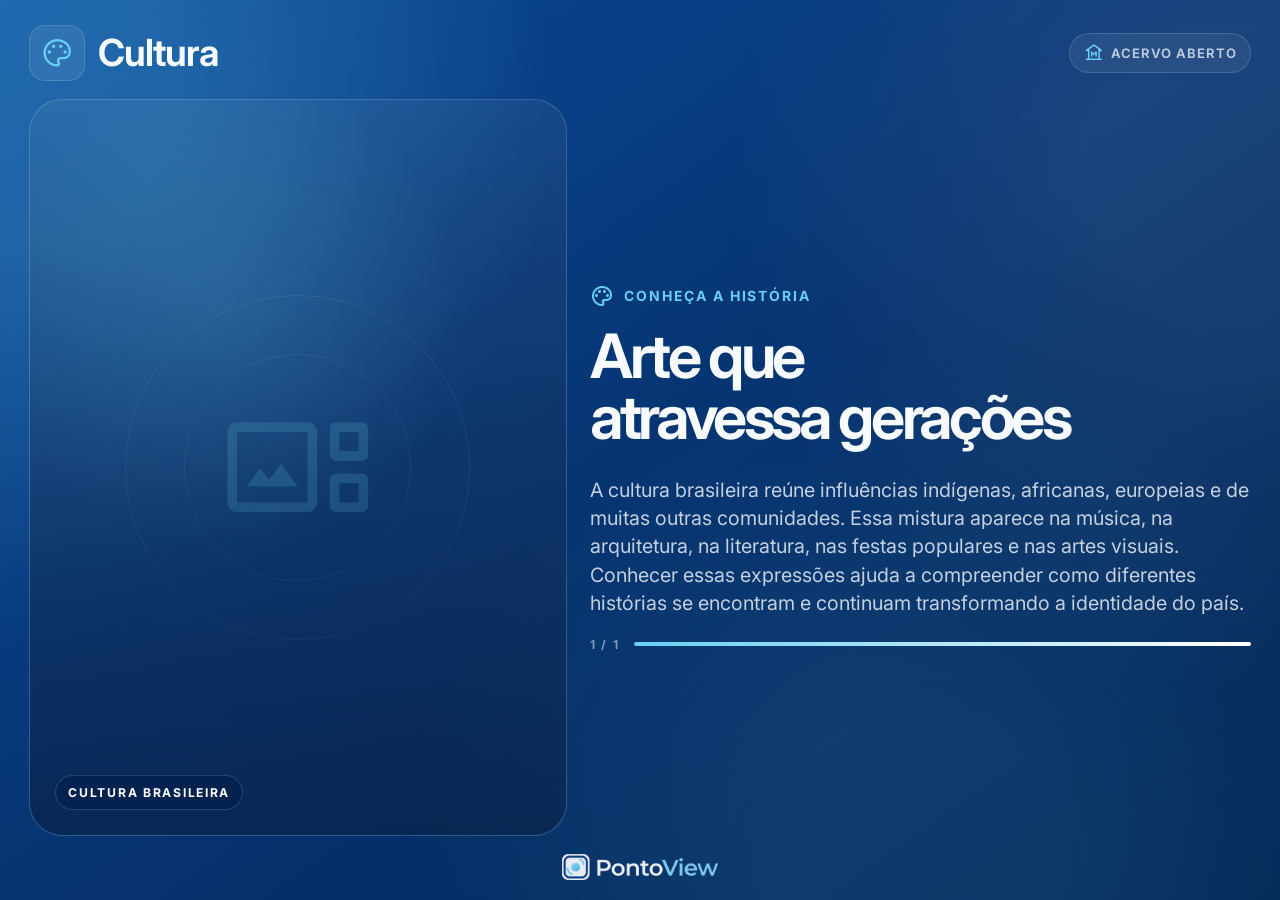
==== commit e4dd400f: "refactor(panels): use resolution-independent responsive layout" ====
--- a/pontoview-automaticos/cultura/index.html
+++ b/pontoview-automaticos/cultura/index.html
@@ -20,8 +20,8 @@
 .story-qr{display:flex;align-items:center;gap:10px;margin-top:20px;opacity:.88}.story-qr.hidden{display:none}.story-qr img{width:64px;height:64px;border-radius:10px;background:#fff}.story-qr-copy{font-size:11px;line-height:1.35;color:var(--pv-soft)}.story-qr-copy b{display:block;color:#fff;text-transform:uppercase;letter-spacing:.09em;margin-bottom:3px}
 .culture-stage,.story-kicker,.story-title,.story-text,.story-meta,.story-qr{transition:opacity .62s var(--pv-ease),transform .62s var(--pv-ease),filter .62s var(--pv-ease)}.pv-shell.is-leaving .culture-stage{opacity:0;transform:translateY(12px) scale(.993);filter:blur(3px)}.pv-shell.is-entering .culture-stage{animation:pvEnterMedia .78s var(--pv-ease) both}
 @media (orientation:portrait),(max-aspect-ratio:4/5){.culture-stage{grid-template-columns:1fr;grid-template-rows:minmax(0,46%) minmax(0,54%);gap:22px}.story{padding:0}.story-title{font-size:clamp(44px,8vw,72px)}.story-text{font-size:clamp(16px,2.6vw,21px);line-height:1.5}.visual-caption{bottom:16px}}
-@media (orientation:landscape) and (max-height:760px){.culture-stage{grid-template-columns:minmax(0,43%) minmax(0,57%);gap:30px}.story-title{font-size:clamp(38px,4.2vw,62px)}.story-text{font-size:15px;margin-top:16px;line-height:1.48}.story-meta{margin-top:18px}.story-qr{margin-top:12px}.story-qr img{width:52px;height:52px}}
-</style>
+
+</style><link rel="stylesheet" href="../shared/responsive.css">
 </head>
 <body>
 <div class="pv-ambient" aria-hidden="true"></div>
--- a/pontoview-automaticos/shared/pontoview.css
+++ b/pontoview-automaticos/shared/pontoview.css
@@ -114,13 +114,7 @@
 .pv-shell.is-entering .pv-copy{animation:pvEnterCopy .64s var(--pv-ease) both}
 .pv-shell.is-entering .pv-media,.pv-shell.is-entering .pv-cards{animation:pvEnterMedia .72s var(--pv-ease) both}
 .pv-error{color:var(--pv-soft)}
-@media (orientation:landscape) and (max-height:760px){
-  .pv-shell{padding-top:20px;padding-bottom:16px;gap:15px}
-  .pv-badge{width:48px;height:48px;border-radius:16px}.pv-title{font-size:30px}
-  .pv-stage{grid-template-columns:minmax(0,58%) minmax(0,42%);gap:30px}
-  .pv-headline{font-size:clamp(36px,4.1vw,60px)}.pv-body{font-size:14px;margin-top:14px}.pv-kicker{margin-bottom:14px}
-  .pv-card{padding:16px}.pv-card-value{font-size:clamp(26px,3vw,44px)}
-}
+
 @media (orientation:portrait),(max-aspect-ratio:4/5){
   .pv-shell{padding:clamp(28px,5vw,54px) clamp(24px,5vw,52px) clamp(22px,4vw,42px);gap:clamp(24px,2.8vh,36px)}
   .pv-source{max-width:48vw}
@@ -128,12 +122,7 @@
   .pv-copy{padding:0}.pv-headline{font-size:clamp(42px,7.4vw,70px)}.pv-body{font-size:clamp(16px,2.5vw,20px)}
   .pv-cards{grid-template-columns:repeat(2,minmax(0,1fr))}
 }
-@media (orientation:portrait) and (max-width:620px){
-  .pv-badge{width:46px;height:46px}.pv-title{font-size:28px}.pv-source{max-width:43vw;padding:8px 10px}
-  .pv-headline{font-size:36px}.pv-body{font-size:14px}.pv-stage{grid-template-rows:auto minmax(260px,1fr)}
-  .pv-cards{grid-template-columns:1fr 1fr}.pv-card{padding:14px}.pv-card-note{font-size:11px}
-  .pv-qr-copy{display:none}.pv-qr{padding:8px}.pv-qr img{width:60px;height:60px}
-}
+
 @media (prefers-reduced-motion:reduce){
   .pv-ambient,.pv-ambient::before,.pv-ambient::after,.pv-badge,.pv-image{animation:none!important}
   .pv-transition{transition:none!important}.pv-shell.is-entering .pv-copy,.pv-shell.is-entering .pv-media,.pv-shell.is-entering .pv-cards{animation:none!important}
--- a/pontoview-automaticos/shared/responsive.css
+++ b/pontoview-automaticos/shared/responsive.css
@@ -0,0 +1,239 @@
+/* PontoView Responsive Panels 2.0
+   Resolution-independent sizing: the same composition scales proportionally
+   from 720p to 4K. Layout changes only by orientation/aspect ratio. */
+
+:root{
+  --pv-u:1vmin;
+  --pv-safe:2.8vmin;
+  --pv-radius:2.8vmin;
+}
+
+html,body{width:100%;height:100%;overflow:hidden}
+.pv-shell{
+  width:100%;
+  height:100%;
+  min-width:0;
+  min-height:0;
+  padding:2.8vmin 3.2vmin 2.2vmin;
+  gap:2vmin;
+  overflow:hidden;
+}
+.pv-shell>*{min-width:0;min-height:0}
+.pv-header{gap:1.8vmin;min-width:0;min-height:0}
+.pv-brand{gap:1.5vmin;min-width:0}
+.pv-badge{
+  width:6.2vmin;
+  height:6.2vmin;
+  border-radius:1.8vmin;
+}
+.pv-badge .material-symbols-outlined{font-size:3.6vmin}
+.pv-title{
+  font-size:4.15vmin;
+  line-height:1;
+  white-space:nowrap;
+}
+.pv-source{
+  max-width:38%;
+  padding:1vmin 1.5vmin;
+  gap:.8vmin;
+  font-size:1.45vmin;
+}
+.pv-source .material-symbols-outlined{font-size:2.2vmin}
+.pv-footer{min-height:2.4vmin}
+.pv-footer img{height:2.9vmin}
+.pv-footer-brand{font-size:2.5vmin}
+
+/* Shared reading scale */
+.story-title,.fact-title,.headline,.primary,.eco-headline,.forecast-title{
+  font-size:6.9vmin;
+  line-height:1.01;
+  overflow-wrap:anywhere;
+}
+.story-text,.fact-text,.desc,.hint,.eco-text{
+  font-size:2.25vmin;
+  line-height:1.42;
+}
+.story-kicker,.fact-kicker,.source-row,.kicker,.eco-kicker,.forecast-kicker,.market-label{
+  font-size:1.55vmin;
+}
+.visual-tag,.topic,.page-count,.page,.asset-code,.eco-card-label{
+  font-size:1.35vmin;
+}
+
+/* Sustainability */
+.eco-stage{
+  grid-template-columns:minmax(0,40%) minmax(0,60%);
+  gap:2.6vmin;
+  overflow:hidden;
+}
+.eco-hero,.eco-content{min-width:0;min-height:0;overflow:hidden}
+.eco-orbit{width:min(38vmin,34vw)}
+.eco-glyph{font-size:13vmin}
+.eco-value strong{font-size:6.3vmin}
+.eco-value span{font-size:1.55vmin;margin-top:.5vmin}
+.eco-headline{font-size:6.9vmin}
+.eco-text{margin-top:1.8vmin}
+.eco-grid{
+  grid-template-columns:repeat(2,minmax(0,1fr));
+  gap:1.35vmin;
+  margin-top:2.1vmin;
+  min-height:0;
+}
+.eco-card{padding:1.65vmin;border-radius:2.2vmin;min-height:0}
+.eco-card-icon{width:5vmin;height:5vmin;border-radius:1.5vmin;margin-bottom:1.1vmin}
+.eco-card-icon span{font-size:3vmin}
+.eco-card-value{font-size:4.2vmin;margin-top:.7vmin}
+.eco-card-note{font-size:1.65vmin;margin-top:.7vmin;line-height:1.25}
+
+/* Cultura / Curiosidades */
+.culture-stage{grid-template-columns:minmax(0,44%) minmax(0,56%);gap:2.6vmin;overflow:hidden}
+.discovery{grid-template-columns:minmax(0,58%) minmax(0,42%);gap:2.6vmin;overflow:hidden}
+.story,.fact-copy,.discovery-card{min-width:0;min-height:0}
+.story-title,.fact-title{font-size:6.8vmin}
+.story-text,.fact-text{font-size:2.2vmin}
+.story-meta,.fact-footer{margin-top:2.2vmin}
+.story-qr{margin-top:1.4vmin}
+.story-qr img,.qr img{width:7vmin;height:7vmin}
+
+/* Economia */
+.market{grid-template-columns:minmax(0,43%) minmax(0,57%);gap:2.6vmin;overflow:hidden}
+.hero-symbol{width:9vmin;height:9vmin;border-radius:2.8vmin;margin-bottom:2.2vmin}
+.hero-symbol span{font-size:5vmin}
+.market-value{font-size:11vmin}
+.market-name{font-size:2.7vmin;margin-top:1.6vmin}
+.trend{font-size:2vmin;margin-top:1.7vmin;padding:1vmin 1.4vmin}
+.market-grid{gap:1.35vmin;min-height:0}
+.asset{padding:1.7vmin;border-radius:2.2vmin}
+.asset-icon{width:5.3vmin;height:5.3vmin;border-radius:1.6vmin;margin-bottom:1.4vmin}
+.asset-icon span{font-size:3.2vmin}
+.asset-value{font-size:4.8vmin}
+.asset-note{font-size:1.75vmin;margin-top:.8vmin}
+
+/* Notícias */
+.news-stage{grid-template-columns:minmax(0,58%) minmax(0,42%);gap:2.6vmin;overflow:hidden}
+.copy,.media{min-width:0;min-height:0}
+.headline{font-size:6.2vmin;max-width:20ch}
+.desc{font-size:2.05vmin;margin-top:1.6vmin;line-height:1.4}
+.source-row{margin-bottom:1.5vmin}
+.source-logo{width:4.2vmin;height:4.2vmin}
+.source-logo img{width:3.7vmin;height:3.7vmin}
+.qr{right:1.5vmin;bottom:1.5vmin;padding:.8vmin 1vmin;border-radius:1.7vmin}
+
+/* Orientações / Saúde */
+.orientation{grid-template-columns:minmax(0,30%) minmax(0,70%);gap:2.5vmin;overflow:hidden}
+.health{grid-template-columns:minmax(0,29%) minmax(0,71%);gap:2.5vmin;overflow:hidden}
+.orb{width:min(31vmin,26vw)}
+.orb span,.hero-icon{font-size:13vmin}
+.message,.tip{padding:3.2vmin;border-radius:2.8vmin;min-width:0;min-height:0}
+.primary{font-size:7vmin}
+.headline{font-size:6.3vmin}
+.hint{font-size:2.15vmin;margin-top:1.8vmin}
+
+/* Saudações */
+.greeting{grid-template-columns:minmax(0,58%) minmax(0,42%);gap:2.8vmin;overflow:hidden}
+.title{font-size:10.5vmin;line-height:.92}
+.subtitle{font-size:2.4vmin;margin-top:2vmin}
+.celestial{width:min(36vmin,29vw)}
+.celestial span{font-size:15vmin}
+
+/* Tempo */
+.weather-stage{
+  grid-template-columns:minmax(0,40%) minmax(0,60%);
+  gap:2.4vmin;
+  overflow:hidden;
+}
+.weather-hero,.forecast-panel{min-width:0;min-height:0;overflow:hidden}
+.weather-orbit{width:min(31vmin,26vw)}
+.weather-glyph{font-size:11vmin}
+.weather-now{margin-top:1.3vmin}
+.weather-location{font-size:1.7vmin;margin-bottom:.7vmin}
+.temperature{font-size:9.2vmin}
+.condition{font-size:2.7vmin}
+.range{font-size:1.85vmin;margin-top:.7vmin;gap:2vmin}
+.current-metrics{gap:1vmin;margin-top:1.4vmin}
+.current-metric{padding:1.15vmin 1.2vmin;border-radius:1.8vmin}
+.current-metric small{font-size:1.2vmin}
+.current-metric b{font-size:2.5vmin;margin-top:.7vmin}
+.forecast-kicker{margin-bottom:.8vmin}
+.forecast-title{font-size:5.8vmin;margin-bottom:1.4vmin}
+.forecast-grid{
+  grid-template-columns:repeat(2,minmax(0,1fr));
+  grid-template-rows:repeat(2,minmax(0,1fr));
+  gap:1vmin;
+  min-height:0;
+  flex:1;
+}
+.forecast-card{
+  min-height:0;
+  height:100%;
+  padding:1.35vmin;
+  border-radius:2vmin;
+  display:flex;
+  flex-direction:column;
+  justify-content:space-between;
+}
+.forecast-card-head{min-height:6.5vmin}
+.forecast-card-day{font-size:1.8vmin}
+.forecast-card-date{font-size:1.25vmin;margin-top:.35vmin}
+.forecast-card-icon{font-size:6.5vmin}
+.forecast-card-condition{font-size:1.9vmin;margin-top:.7vmin}
+.forecast-card-rain{font-size:1.35vmin;margin-top:.4vmin}
+.forecast-card-temps{font-size:3.3vmin;margin-top:.7vmin;gap:1.2vmin}
+
+/* Hora */
+.clock-icon{width:13vmin;border-radius:3.4vmin;margin-bottom:2.2vmin}
+.clock-icon span{font-size:7vmin}
+.date{font-size:2.1vmin;margin-bottom:1.5vmin}
+.time{font-size:22vmin}
+.divider{width:10vmin;height:.45vmin;margin:2vmin auto 1.2vmin}
+.location{font-size:1.8vmin}
+
+/* Portrait is a composition change, not a resolution change. */
+@media (orientation:portrait),(max-aspect-ratio:4/5){
+  :root{--pv-safe:4vmin;--pv-radius:3vmin}
+  .pv-shell{padding:4vmin 4.2vmin 3.2vmin;gap:2.3vmin}
+  .pv-badge{width:7vmin;height:7vmin;border-radius:2vmin}
+  .pv-badge .material-symbols-outlined{font-size:4vmin}
+  .pv-title{font-size:4.2vmin}
+  .pv-source{max-width:43%;font-size:1.6vmin;padding:1.1vmin 1.4vmin}
+  .pv-footer img{height:3.2vmin}
+  .pv-footer-brand{font-size:2.8vmin}
+
+  .culture-stage,.discovery,.market,.news-stage,.orientation,.greeting,.health,.eco-stage,.weather-stage{
+    grid-template-columns:1fr;
+    gap:2vmin;
+  }
+  .culture-stage{grid-template-rows:minmax(0,43%) minmax(0,57%)}
+  .discovery{grid-template-rows:minmax(0,56%) minmax(0,44%)}
+  .market{grid-template-rows:minmax(0,39%) minmax(0,61%)}
+  .news-stage{grid-template-rows:minmax(0,50%) minmax(0,50%)}
+  .orientation,.health{grid-template-rows:minmax(0,31%) minmax(0,69%)}
+  .greeting{grid-template-rows:minmax(0,58%) minmax(0,42%)}
+  .eco-stage{grid-template-rows:minmax(0,34%) minmax(0,66%)}
+  .weather-stage{grid-template-rows:minmax(0,38%) minmax(0,62%)}
+
+  .story-title,.fact-title,.headline,.primary,.eco-headline{font-size:6.4vmin}
+  .story-text,.fact-text,.desc,.hint,.eco-text{font-size:2.4vmin}
+
+  .eco-orbit{width:min(42vmin,44vw)}
+  .eco-glyph{font-size:14vmin}
+  .eco-headline{font-size:6.3vmin}
+  .eco-text{font-size:2.35vmin}
+  .eco-grid{gap:1.4vmin;margin-top:1.8vmin}
+  .eco-card{padding:1.7vmin}
+  .eco-card-value{font-size:4.4vmin}
+
+  .weather-orbit{width:min(38vmin,42vw)}
+  .forecast-title{font-size:5.5vmin}
+  .forecast-card{padding:1.4vmin}
+  .forecast-card-icon{font-size:6vmin}
+
+  .orb{width:min(37vmin,42vw)}
+  .celestial{width:min(46vmin,48vw)}
+  .title{font-size:10vmin}
+  .time{font-size:21vmin}
+}
+
+@media (prefers-reduced-motion:reduce){
+  *{scroll-behavior:auto}
+}
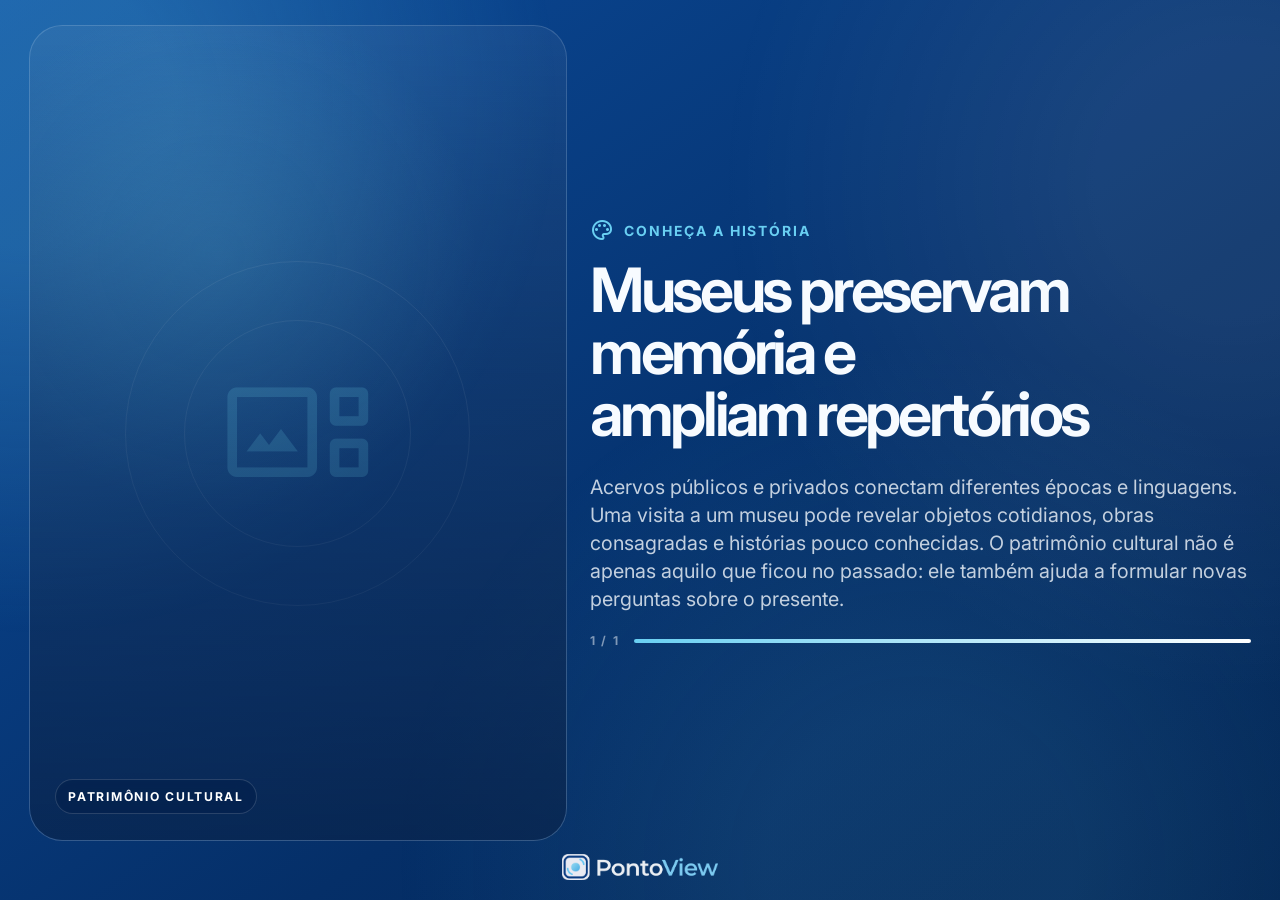
==== commit 7ffb689f: "refactor(panels): revise cultura layout and remove category header" ====
--- a/pontoview-automaticos/cultura/index.html
+++ b/pontoview-automaticos/cultura/index.html
@@ -23,10 +23,10 @@
 
 </style><link rel="stylesheet" href="../shared/responsive.css">
 </head>
-<body>
+<body class="pv-panel panel-cultura">
 <div class="pv-ambient" aria-hidden="true"></div>
 <div class="pv-shell" id="shell">
-<header class="pv-header"><div class="pv-brand"><div class="pv-badge"><span class="material-symbols-outlined">palette</span></div><div class="pv-title">Cultura</div></div><div class="pv-source"><span class="material-symbols-outlined">museum</span><span>Acervo aberto</span></div></header>
+
 <main class="culture-stage">
 <section class="culture-visual" id="visual"><div class="art-fallback"><span class="material-symbols-outlined">gallery_thumbnail</span></div><img class="culture-image" id="image" alt=""><div class="visual-caption"><span class="visual-tag" id="category">Cultura brasileira</span></div></section>
 <section class="story"><div class="story-kicker"><span class="material-symbols-outlined" id="storyIcon">auto_stories</span><span id="storyLabel">Descubra</span></div><h1 class="story-title" id="title">Arte, memória e identidade</h1><p class="story-text" id="text">Carregando conteúdo cultural...</p><div class="story-qr hidden" id="qr"><img id="qrImg" alt="QR Code"><div class="story-qr-copy"><b>Conheça mais</b><span>Abra o artigo completo no celular</span></div></div><div class="story-meta"><span class="page-count" id="pageCount">1 / 1</span><div class="story-track"><div class="story-progress" id="progress"></div></div></div></section>
--- a/pontoview-automaticos/shared/responsive.css
+++ b/pontoview-automaticos/shared/responsive.css
@@ -1,6 +1,7 @@
-/* PontoView Responsive Panels 2.0
+/* PontoView Responsive Panels 2.1
    Resolution-independent sizing: the same composition scales proportionally
-   from 720p to 4K. Layout changes only by orientation/aspect ratio. */
+   from 720p to 4K. Layout changes only by orientation/aspect ratio.
+   Category headers are intentionally removed to give editorial content priority. */
 
 :root{
   --pv-u:1vmin;
@@ -15,30 +16,46 @@
   min-width:0;
   min-height:0;
   padding:2.8vmin 3.2vmin 2.2vmin;
-  gap:2vmin;
+  gap:1.45vmin;
   overflow:hidden;
+  grid-template-rows:minmax(0,1fr) auto !important;
 }
 .pv-shell>*{min-width:0;min-height:0}
-.pv-header{gap:1.8vmin;min-width:0;min-height:0}
-.pv-brand{gap:1.5vmin;min-width:0}
-.pv-badge{
-  width:6.2vmin;
-  height:6.2vmin;
-  border-radius:1.8vmin;
-}
-.pv-badge .material-symbols-outlined{font-size:3.6vmin}
-.pv-title{
-  font-size:4.15vmin;
+
+/* The old category header consumed valuable TV space and repeated information
+   already expressed by each panel. Keep only contextual metadata as a small
+   floating chip when the panel provides it. */
+.pv-header{
+  position:absolute !important;
+  z-index:12;
+  top:2.1vmin;
+  right:3.2vmin;
+  left:auto;
+  width:auto;
+  height:auto;
+  min-width:0;
+  min-height:0;
+  margin:0;
+  padding:0;
+  display:flex;
+  align-items:center;
+  justify-content:flex-end;
+  pointer-events:none;
+}
+.pv-brand{display:none !important}
+.pv-badge,.pv-title{display:none !important}
+.pv-source{
+  max-width:34vw;
+  padding:.75vmin 1.15vmin;
+  gap:.65vmin;
+  border-radius:999px;
+  font-size:1.25vmin;
   line-height:1;
-  white-space:nowrap;
-}
-.pv-source{
-  max-width:38%;
-  padding:1vmin 1.5vmin;
-  gap:.8vmin;
-  font-size:1.45vmin;
-}
-.pv-source .material-symbols-outlined{font-size:2.2vmin}
+  background:rgba(3,42,97,.44);
+  border:1px solid rgba(255,255,255,.12);
+  backdrop-filter:blur(7px);
+}
+.pv-source .material-symbols-outlined{font-size:1.9vmin}
 .pv-footer{min-height:2.4vmin}
 .pv-footer img{height:2.9vmin}
 .pv-footer-brand{font-size:2.5vmin}
@@ -191,11 +208,9 @@
 /* Portrait is a composition change, not a resolution change. */
 @media (orientation:portrait),(max-aspect-ratio:4/5){
   :root{--pv-safe:4vmin;--pv-radius:3vmin}
-  .pv-shell{padding:4vmin 4.2vmin 3.2vmin;gap:2.3vmin}
-  .pv-badge{width:7vmin;height:7vmin;border-radius:2vmin}
-  .pv-badge .material-symbols-outlined{font-size:4vmin}
-  .pv-title{font-size:4.2vmin}
-  .pv-source{max-width:43%;font-size:1.6vmin;padding:1.1vmin 1.4vmin}
+  .pv-shell{padding:4vmin 4.2vmin 3.2vmin;gap:1.8vmin}
+  .pv-header{top:2.8vmin;right:4.2vmin}
+  .pv-source{max-width:40vw;font-size:1.45vmin;padding:.9vmin 1.2vmin}
   .pv-footer img{height:3.2vmin}
   .pv-footer-brand{font-size:2.8vmin}
 
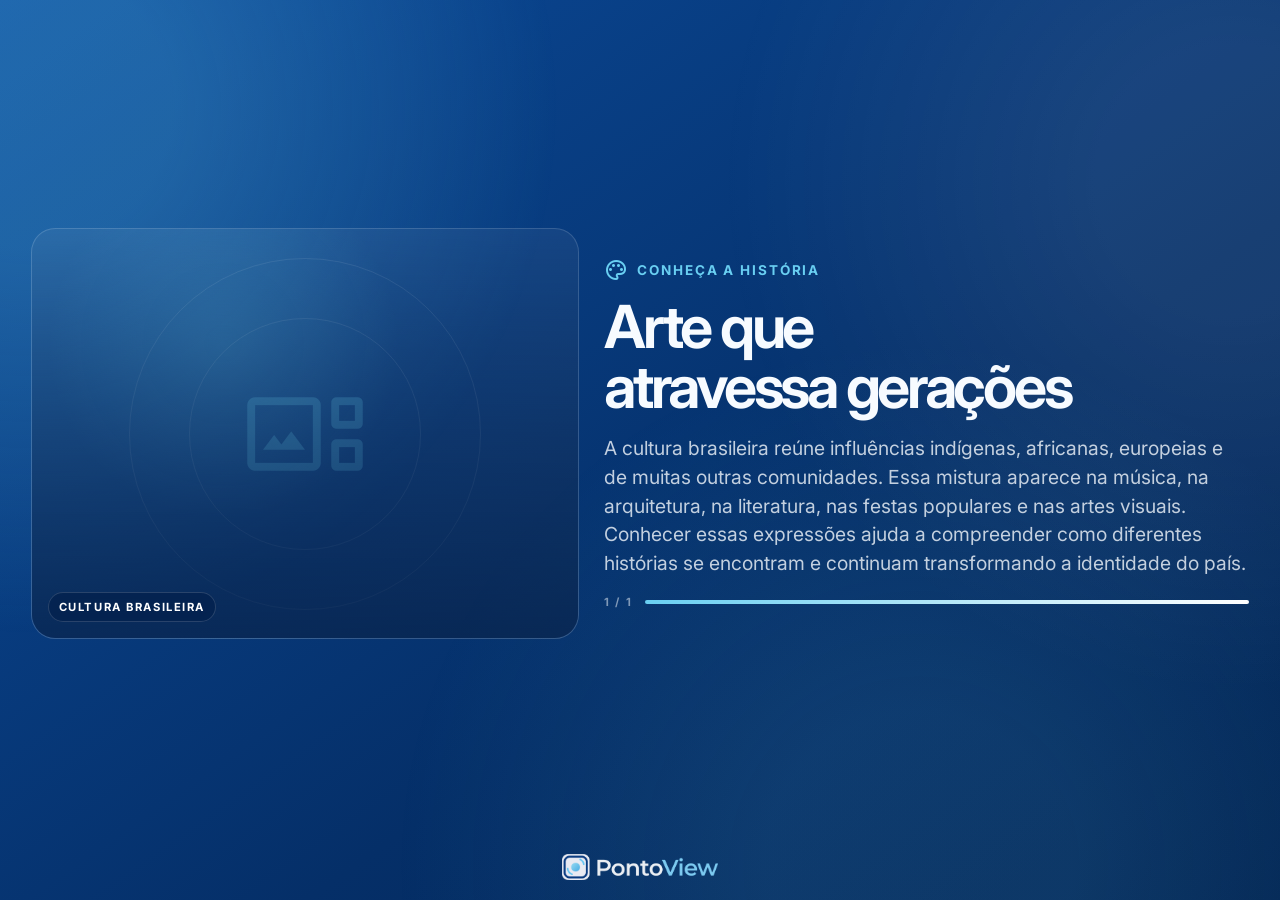
==== commit 3d3e4a0b: "refactor(panels): center cultura composition explicitly" ====
--- a/pontoview-automaticos/cultura/index.html
+++ b/pontoview-automaticos/cultura/index.html
@@ -27,7 +27,7 @@
 <div class="pv-ambient" aria-hidden="true"></div>
 <div class="pv-shell" id="shell">
 
-<main class="culture-stage">
+<main class="culture-stage pv-stage-centered">
 <section class="culture-visual" id="visual"><div class="art-fallback"><span class="material-symbols-outlined">gallery_thumbnail</span></div><img class="culture-image" id="image" alt=""><div class="visual-caption"><span class="visual-tag" id="category">Cultura brasileira</span></div></section>
 <section class="story"><div class="story-kicker"><span class="material-symbols-outlined" id="storyIcon">auto_stories</span><span id="storyLabel">Descubra</span></div><h1 class="story-title" id="title">Arte, memória e identidade</h1><p class="story-text" id="text">Carregando conteúdo cultural...</p><div class="story-qr hidden" id="qr"><img id="qrImg" alt="QR Code"><div class="story-qr-copy"><b>Conheça mais</b><span>Abra o artigo completo no celular</span></div></div><div class="story-meta"><span class="page-count" id="pageCount">1 / 1</span><div class="story-track"><div class="story-progress" id="progress"></div></div></div></section>
 </main>
--- a/pontoview-automaticos/shared/responsive.css
+++ b/pontoview-automaticos/shared/responsive.css
@@ -1,254 +1,330 @@
-/* PontoView Responsive Panels 2.1
-   Resolution-independent sizing: the same composition scales proportionally
-   from 720p to 4K. Layout changes only by orientation/aspect ratio.
-   Category headers are intentionally removed to give editorial content priority. */
-
 :root{
-  --pv-u:1vmin;
-  --pv-safe:2.8vmin;
-  --pv-radius:2.8vmin;
-}
-
+  --pv-safe:3vmin;
+  --pv-radius:2.6vmin;
+  --pv-gap:2.4vmin;
+}
 html,body{width:100%;height:100%;overflow:hidden}
-.pv-shell{
+body.pv-panel{margin:0}
+body.pv-panel .pv-shell{
   width:100%;
   height:100%;
   min-width:0;
   min-height:0;
-  padding:2.8vmin 3.2vmin 2.2vmin;
-  gap:1.45vmin;
+  padding:3vmin 3.4vmin 2.2vmin;
+  display:grid;
+  grid-template-rows:minmax(0,1fr) auto!important;
+  gap:1.5vmin;
   overflow:hidden;
-  grid-template-rows:minmax(0,1fr) auto !important;
-}
-.pv-shell>*{min-width:0;min-height:0}
-
-/* The old category header consumed valuable TV space and repeated information
-   already expressed by each panel. Keep only contextual metadata as a small
-   floating chip when the panel provides it. */
-.pv-header{
-  position:absolute !important;
-  z-index:12;
-  top:2.1vmin;
-  right:3.2vmin;
-  left:auto;
-  width:auto;
-  height:auto;
+}
+body.pv-panel .pv-shell>*{min-width:0;min-height:0}
+
+/* Palco centralizado
+   Todos os painéis nativos recebem .pv-stage-centered no próprio HTML.
+   Em horizontal o palco conserva a altura natural da composição e fica
+   centralizado na área útil. Em vertical ele ocupa a área disponível, mas
+   mantém cada bloco centralizado dentro de sua faixa. */
+body.pv-panel .pv-stage-centered{
+  width:100%;
   min-width:0;
   min-height:0;
-  margin:0;
-  padding:0;
-  display:flex;
-  align-items:center;
-  justify-content:flex-end;
-  pointer-events:none;
-}
-.pv-brand{display:none !important}
-.pv-badge,.pv-title{display:none !important}
-.pv-source{
+  justify-self:stretch;
+}
+@media (orientation:landscape){
+  body.pv-panel .pv-stage-centered{
+    height:auto!important;
+    max-height:100%;
+    align-self:center!important;
+    align-content:center;
+    align-items:center;
+  }
+}
+@media (orientation:portrait){
+  body.pv-panel .pv-stage-centered{
+    height:100%!important;
+    max-height:100%;
+    align-self:stretch!important;
+    align-content:center;
+    align-items:center;
+  }
+}
+body.pv-panel .pv-header,
+body.pv-panel .pv-brand,
+body.pv-panel .pv-badge,
+body.pv-panel .pv-title{display:none!important}
+body.pv-panel .pv-source-floating{
+  position:fixed;
+  z-index:20;
+  top:2.2vmin;
+  right:3.4vmin;
+  width:max-content;
   max-width:34vw;
+  min-width:0;
   padding:.75vmin 1.15vmin;
   gap:.65vmin;
   border-radius:999px;
   font-size:1.25vmin;
   line-height:1;
-  background:rgba(3,42,97,.44);
-  border:1px solid rgba(255,255,255,.12);
+  background:rgba(3,42,97,.46);
+  border:1px solid rgba(255,255,255,.13);
   backdrop-filter:blur(7px);
-}
-.pv-source .material-symbols-outlined{font-size:1.9vmin}
-.pv-footer{min-height:2.4vmin}
-.pv-footer img{height:2.9vmin}
-.pv-footer-brand{font-size:2.5vmin}
-
-/* Shared reading scale */
-.story-title,.fact-title,.headline,.primary,.eco-headline,.forecast-title{
-  font-size:6.9vmin;
-  line-height:1.01;
-  overflow-wrap:anywhere;
-}
-.story-text,.fact-text,.desc,.hint,.eco-text{
-  font-size:2.25vmin;
-  line-height:1.42;
-}
-.story-kicker,.fact-kicker,.source-row,.kicker,.eco-kicker,.forecast-kicker,.market-label{
-  font-size:1.55vmin;
-}
-.visual-tag,.topic,.page-count,.page,.asset-code,.eco-card-label{
-  font-size:1.35vmin;
-}
-
-/* Sustainability */
-.eco-stage{
-  grid-template-columns:minmax(0,40%) minmax(0,60%);
-  gap:2.6vmin;
-  overflow:hidden;
-}
-.eco-hero,.eco-content{min-width:0;min-height:0;overflow:hidden}
-.eco-orbit{width:min(38vmin,34vw)}
-.eco-glyph{font-size:13vmin}
-.eco-value strong{font-size:6.3vmin}
-.eco-value span{font-size:1.55vmin;margin-top:.5vmin}
-.eco-headline{font-size:6.9vmin}
-.eco-text{margin-top:1.8vmin}
-.eco-grid{
-  grid-template-columns:repeat(2,minmax(0,1fr));
-  gap:1.35vmin;
-  margin-top:2.1vmin;
+  pointer-events:none;
+}
+body.pv-panel .pv-source-floating .material-symbols-outlined{font-size:1.9vmin}
+body.pv-panel .pv-footer{min-height:2.6vmin}
+body.pv-panel .pv-footer img{height:2.9vmin;width:auto}
+body.pv-panel .pv-footer-brand{font-size:2.35vmin}
+
+/* Hoje */
+.panel-hoje .pv-stage{
   min-height:0;
-}
-.eco-card{padding:1.65vmin;border-radius:2.2vmin;min-height:0}
-.eco-card-icon{width:5vmin;height:5vmin;border-radius:1.5vmin;margin-bottom:1.1vmin}
-.eco-card-icon span{font-size:3vmin}
-.eco-card-value{font-size:4.2vmin;margin-top:.7vmin}
-.eco-card-note{font-size:1.65vmin;margin-top:.7vmin;line-height:1.25}
-
-/* Cultura / Curiosidades */
-.culture-stage{grid-template-columns:minmax(0,44%) minmax(0,56%);gap:2.6vmin;overflow:hidden}
-.discovery{grid-template-columns:minmax(0,58%) minmax(0,42%);gap:2.6vmin;overflow:hidden}
-.story,.fact-copy,.discovery-card{min-width:0;min-height:0}
-.story-title,.fact-title{font-size:6.8vmin}
-.story-text,.fact-text{font-size:2.2vmin}
-.story-meta,.fact-footer{margin-top:2.2vmin}
-.story-qr{margin-top:1.4vmin}
-.story-qr img,.qr img{width:7vmin;height:7vmin}
+  display:grid;
+  grid-template-columns:minmax(0,54%) minmax(0,46%);
+  gap:3vmin;
+  align-items:stretch;
+}
+.panel-hoje .pv-copy{min-width:0;min-height:0;display:flex;flex-direction:column;justify-content:center;padding:1vmin 0}
+.panel-hoje .pv-kicker{margin:0 0 2vmin;font-size:1.65vmin;letter-spacing:.14em}
+.panel-hoje .pv-headline{margin:0;font-size:7.2vmin;line-height:1.02;letter-spacing:-.045em}
+.panel-hoje .pv-body{margin:2vmin 0 0;font-size:2.25vmin;line-height:1.45}
+.panel-hoje .pv-cards{display:grid;grid-template-columns:repeat(2,minmax(0,1fr));gap:1.4vmin;align-content:center}
+.panel-hoje .pv-card{padding:2vmin;border-radius:2.2vmin}
+.panel-hoje .pv-card-label{font-size:1.35vmin;margin-bottom:1vmin}
+.panel-hoje .pv-card-value{font-size:4.8vmin}
+.panel-hoje .pv-card-note{margin-top:1vmin;font-size:1.65vmin}
+
+/* Saudações */
+.panel-saudacoes .greeting{min-height:0;display:grid;grid-template-columns:minmax(0,58%) minmax(0,42%);gap:3vmin;overflow:hidden}
+.panel-saudacoes .copy{min-width:0;min-height:0;display:flex;flex-direction:column;justify-content:center}
+.panel-saudacoes .title{font-size:10.6vmin;line-height:.92;letter-spacing:-.06em}
+.panel-saudacoes .subtitle{margin-top:2.4vmin;font-size:2.5vmin;line-height:1.45}
+.panel-saudacoes .scene{min-width:0;min-height:0;border-radius:3vmin}
+.panel-saudacoes .celestial{width:min(37vmin,30vw)}
+.panel-saudacoes .celestial span{font-size:15vmin}
+.panel-saudacoes .spark{width:.65vmin;height:.65vmin}
+
+/* Hora */
+.panel-hora .pv-shell{grid-template-rows:minmax(0,1fr) auto!important}
+.panel-hora .clock-stage{min-height:0;display:grid;place-items:center;text-align:center}
+.panel-hora .clock-icon{width:13vmin;border-radius:3.4vmin;margin-bottom:2.6vmin}
+.panel-hora .clock-icon::before{border-radius:2.7vmin}
+.panel-hora .clock-icon span{font-size:7vmin}
+.panel-hora .date{font-size:2.05vmin;margin-bottom:1.6vmin}
+.panel-hora .time{font-size:22vmin}
+.panel-hora .divider{width:10vmin;height:.45vmin;margin:2.1vmin auto 1.3vmin}
+.panel-hora .location{gap:1vmin;font-size:1.85vmin}
+
+/* Tempo */
+.panel-tempo .weather-stage{min-height:0;display:grid;grid-template-columns:minmax(0,40%) minmax(0,60%);gap:2.6vmin;overflow:hidden}
+.panel-tempo .weather-hero,.panel-tempo .forecast-panel{min-width:0;min-height:0;overflow:hidden}
+.panel-tempo .weather-orbit{width:min(32vmin,27vw)}
+.panel-tempo .weather-glyph{font-size:11vmin}
+.panel-tempo .weather-now{width:100%;margin-top:1.3vmin}
+.panel-tempo .weather-location{font-size:1.7vmin;margin-bottom:.7vmin}
+.panel-tempo .temperature{font-size:9.2vmin}
+.panel-tempo .condition{font-size:2.65vmin}
+.panel-tempo .range{gap:2vmin;margin-top:.7vmin;font-size:1.85vmin}
+.panel-tempo .current-metrics{gap:1vmin;margin-top:1.4vmin}
+.panel-tempo .current-metric{padding:1.15vmin 1.25vmin;border-radius:1.8vmin}
+.panel-tempo .current-metric small{font-size:1.15vmin}
+.panel-tempo .current-metric b{margin-top:.7vmin;font-size:2.45vmin}
+.panel-tempo .forecast-panel{display:flex;flex-direction:column;justify-content:center}
+.panel-tempo .forecast-kicker{font-size:1.45vmin;margin-bottom:.8vmin}
+.panel-tempo .forecast-title{font-size:5.7vmin;line-height:1;margin:0 0 1.5vmin}
+.panel-tempo .forecast-grid{display:grid;grid-template-columns:repeat(2,minmax(0,1fr));grid-template-rows:repeat(2,minmax(0,1fr));gap:1.05vmin;min-height:0;flex:1}
+.panel-tempo .forecast-card{min-height:0;height:100%;padding:1.35vmin;border-radius:2vmin;display:flex;flex-direction:column;justify-content:space-between}
+.panel-tempo .forecast-card-head{min-height:6.4vmin}
+.panel-tempo .forecast-card-day{font-size:1.8vmin}
+.panel-tempo .forecast-card-date{font-size:1.25vmin;margin-top:.35vmin}
+.panel-tempo .forecast-card-icon{font-size:6.3vmin;margin:0}
+.panel-tempo .forecast-card-condition{font-size:1.9vmin;margin-top:.65vmin}
+.panel-tempo .forecast-card-rain{font-size:1.3vmin;margin-top:.35vmin}
+.panel-tempo .forecast-card-temps{font-size:3.25vmin;margin-top:.65vmin;gap:1.2vmin}
+
+/* Notícias */
+@media (orientation:landscape){
+  .panel-noticias .media{aspect-ratio:4/3;align-self:center}
+  .panel-curiosidades .discovery-card{aspect-ratio:4/3;align-self:center}
+  .panel-cultura .culture-visual{aspect-ratio:4/3;align-self:center}
+}
+@media (orientation:portrait){
+  .panel-noticias .media,
+  .panel-curiosidades .discovery-card,
+  .panel-cultura .culture-visual{aspect-ratio:auto;height:100%}
+}
+.panel-noticias .news-stage{min-height:0;display:grid;grid-template-columns:minmax(0,58%) minmax(0,42%);gap:2.8vmin;overflow:hidden}
+.panel-noticias .copy,.panel-noticias .media{min-width:0;min-height:0}
+.panel-noticias .copy{padding:.6vmin 0}
+.panel-noticias .source-row{gap:1.2vmin;margin-bottom:1.7vmin;font-size:1.5vmin}
+.panel-noticias .source-logo{width:4.2vmin;height:4.2vmin}
+.panel-noticias .source-logo img{width:3.7vmin;height:3.7vmin}
+.panel-noticias .headline{margin:0;max-width:20ch;font-size:6.3vmin;line-height:1.03}
+.panel-noticias .desc{margin:1.8vmin 0 0;font-size:2.05vmin;line-height:1.42}
+.panel-noticias .media{border-radius:2.6vmin}
+.panel-noticias .fallback span{font-size:13vmin}
+.panel-noticias .qr{right:1.5vmin;bottom:1.5vmin;gap:1vmin;padding:.85vmin 1.05vmin;border-radius:1.7vmin}
+.panel-noticias .qr img{width:7vmin;height:7vmin;border-radius:1vmin}
+.panel-noticias .qr div{font-size:1.15vmin;max-width:14vmin}
+.panel-noticias .qr b{font-size:1.25vmin}
+
+/* Saúde */
+.panel-saude .health{min-height:0;display:grid;grid-template-columns:minmax(0,30%) minmax(0,70%);gap:2.7vmin;overflow:hidden}
+.panel-saude .visual{min-width:0;min-height:0}
+.panel-saude .orb{width:min(32vmin,27vw)}
+.panel-saude .hero-icon{font-size:13vmin}
+.panel-saude .tip{min-width:0;min-height:0;padding:3.4vmin;border-radius:2.8vmin}
+.panel-saude .kicker{gap:1vmin;margin-bottom:2vmin;font-size:1.55vmin}
+.panel-saude .headline{font-size:6.4vmin;line-height:1.04}
+.panel-saude .hint{margin-top:2vmin;font-size:2.2vmin;line-height:1.42}
+
+/* Orientações */
+.panel-orientacoes .orientation{min-height:0;display:grid;grid-template-columns:minmax(0,30%) minmax(0,70%);gap:2.7vmin;overflow:hidden}
+.panel-orientacoes .visual{min-width:0;min-height:0}
+.panel-orientacoes .orb{width:min(33vmin,28vw)}
+.panel-orientacoes .orb span{font-size:14vmin}
+.panel-orientacoes .message{min-width:0;min-height:0;padding:3.6vmin;border-radius:2.9vmin}
+.panel-orientacoes .primary{font-size:7.2vmin;line-height:1.02}
+
+/* Curiosidades */
+.panel-curiosidades .discovery{min-height:0;display:grid;grid-template-columns:minmax(0,58%) minmax(0,42%);gap:2.8vmin;overflow:hidden}
+.panel-curiosidades .fact,.panel-curiosidades .discovery-card{min-width:0;min-height:0}
+.panel-curiosidades .fact-number{font-size:19vmin}
+.panel-curiosidades .fact-kicker{gap:1vmin;margin-bottom:1.8vmin;font-size:1.55vmin}
+.panel-curiosidades .fact-title{font-size:6.7vmin;line-height:1.01}
+.panel-curiosidades .fact-text{margin:2vmin 0 0;font-size:2.2vmin;line-height:1.48}
+.panel-curiosidades .fact-footer{margin-top:2.2vmin;gap:1.4vmin}
+.panel-curiosidades .page{font-size:1.3vmin}
+.panel-curiosidades .track{height:.45vmin}
+.panel-curiosidades .discovery-card{border-radius:2.8vmin}
+.panel-curiosidades .visual-icon span{font-size:14vmin}
+.panel-curiosidades .visual-meta{left:1.8vmin;right:1.8vmin;bottom:1.8vmin;gap:1.2vmin}
+.panel-curiosidades .topic{padding:.8vmin 1.1vmin;font-size:1.25vmin}
+.panel-curiosidades .qr{gap:.8vmin;padding:.75vmin .9vmin;border-radius:1.5vmin}
+.panel-curiosidades .qr img{width:6.5vmin;height:6.5vmin}
+.panel-curiosidades .qr span{font-size:1.15vmin;max-width:12vmin}
+
+/* Cultura */
+.panel-cultura .culture-stage{min-height:0;display:grid;grid-template-columns:minmax(0,45%) minmax(0,55%);gap:2.8vmin;overflow:hidden}
+.panel-cultura .culture-visual,.panel-cultura .story{min-width:0;min-height:0}
+.panel-cultura .culture-visual{border-radius:2.7vmin}
+.panel-cultura .art-fallback span{font-size:14vmin}
+.panel-cultura .visual-caption{left:1.8vmin;right:1.8vmin;bottom:1.8vmin;gap:1.4vmin}
+.panel-cultura .visual-tag{padding:.8vmin 1.1vmin;font-size:1.25vmin}
+.panel-cultura .story{padding:.8vmin 0}
+.panel-cultura .story-kicker{gap:1vmin;margin-bottom:1.7vmin;font-size:1.5vmin}
+.panel-cultura .story-title{font-size:6.6vmin;line-height:1}
+.panel-cultura .story-text{margin:2vmin 0 0;font-size:2.15vmin;line-height:1.48}
+.panel-cultura .story-qr{gap:1vmin;margin-top:1.4vmin}
+.panel-cultura .story-qr img{width:6.5vmin;height:6.5vmin}
+.panel-cultura .story-qr-copy{font-size:1.2vmin}
+.panel-cultura .story-meta{margin-top:2vmin;gap:1.4vmin}
+.panel-cultura .page-count{font-size:1.25vmin}
+.panel-cultura .story-track{height:.45vmin}
 
 /* Economia */
-.market{grid-template-columns:minmax(0,43%) minmax(0,57%);gap:2.6vmin;overflow:hidden}
-.hero-symbol{width:9vmin;height:9vmin;border-radius:2.8vmin;margin-bottom:2.2vmin}
-.hero-symbol span{font-size:5vmin}
-.market-value{font-size:11vmin}
-.market-name{font-size:2.7vmin;margin-top:1.6vmin}
-.trend{font-size:2vmin;margin-top:1.7vmin;padding:1vmin 1.4vmin}
-.market-grid{gap:1.35vmin;min-height:0}
-.asset{padding:1.7vmin;border-radius:2.2vmin}
-.asset-icon{width:5.3vmin;height:5.3vmin;border-radius:1.6vmin;margin-bottom:1.4vmin}
-.asset-icon span{font-size:3.2vmin}
-.asset-value{font-size:4.8vmin}
-.asset-note{font-size:1.75vmin;margin-top:.8vmin}
-
-/* Notícias */
-.news-stage{grid-template-columns:minmax(0,58%) minmax(0,42%);gap:2.6vmin;overflow:hidden}
-.copy,.media{min-width:0;min-height:0}
-.headline{font-size:6.2vmin;max-width:20ch}
-.desc{font-size:2.05vmin;margin-top:1.6vmin;line-height:1.4}
-.source-row{margin-bottom:1.5vmin}
-.source-logo{width:4.2vmin;height:4.2vmin}
-.source-logo img{width:3.7vmin;height:3.7vmin}
-.qr{right:1.5vmin;bottom:1.5vmin;padding:.8vmin 1vmin;border-radius:1.7vmin}
-
-/* Orientações / Saúde */
-.orientation{grid-template-columns:minmax(0,30%) minmax(0,70%);gap:2.5vmin;overflow:hidden}
-.health{grid-template-columns:minmax(0,29%) minmax(0,71%);gap:2.5vmin;overflow:hidden}
-.orb{width:min(31vmin,26vw)}
-.orb span,.hero-icon{font-size:13vmin}
-.message,.tip{padding:3.2vmin;border-radius:2.8vmin;min-width:0;min-height:0}
-.primary{font-size:7vmin}
-.headline{font-size:6.3vmin}
-.hint{font-size:2.15vmin;margin-top:1.8vmin}
-
-/* Saudações */
-.greeting{grid-template-columns:minmax(0,58%) minmax(0,42%);gap:2.8vmin;overflow:hidden}
-.title{font-size:10.5vmin;line-height:.92}
-.subtitle{font-size:2.4vmin;margin-top:2vmin}
-.celestial{width:min(36vmin,29vw)}
-.celestial span{font-size:15vmin}
-
-/* Tempo */
-.weather-stage{
-  grid-template-columns:minmax(0,40%) minmax(0,60%);
-  gap:2.4vmin;
-  overflow:hidden;
-}
-.weather-hero,.forecast-panel{min-width:0;min-height:0;overflow:hidden}
-.weather-orbit{width:min(31vmin,26vw)}
-.weather-glyph{font-size:11vmin}
-.weather-now{margin-top:1.3vmin}
-.weather-location{font-size:1.7vmin;margin-bottom:.7vmin}
-.temperature{font-size:9.2vmin}
-.condition{font-size:2.7vmin}
-.range{font-size:1.85vmin;margin-top:.7vmin;gap:2vmin}
-.current-metrics{gap:1vmin;margin-top:1.4vmin}
-.current-metric{padding:1.15vmin 1.2vmin;border-radius:1.8vmin}
-.current-metric small{font-size:1.2vmin}
-.current-metric b{font-size:2.5vmin;margin-top:.7vmin}
-.forecast-kicker{margin-bottom:.8vmin}
-.forecast-title{font-size:5.8vmin;margin-bottom:1.4vmin}
-.forecast-grid{
-  grid-template-columns:repeat(2,minmax(0,1fr));
-  grid-template-rows:repeat(2,minmax(0,1fr));
-  gap:1vmin;
-  min-height:0;
-  flex:1;
-}
-.forecast-card{
-  min-height:0;
-  height:100%;
-  padding:1.35vmin;
-  border-radius:2vmin;
-  display:flex;
-  flex-direction:column;
-  justify-content:space-between;
-}
-.forecast-card-head{min-height:6.5vmin}
-.forecast-card-day{font-size:1.8vmin}
-.forecast-card-date{font-size:1.25vmin;margin-top:.35vmin}
-.forecast-card-icon{font-size:6.5vmin}
-.forecast-card-condition{font-size:1.9vmin;margin-top:.7vmin}
-.forecast-card-rain{font-size:1.35vmin;margin-top:.4vmin}
-.forecast-card-temps{font-size:3.3vmin;margin-top:.7vmin;gap:1.2vmin}
-
-/* Hora */
-.clock-icon{width:13vmin;border-radius:3.4vmin;margin-bottom:2.2vmin}
-.clock-icon span{font-size:7vmin}
-.date{font-size:2.1vmin;margin-bottom:1.5vmin}
-.time{font-size:22vmin}
-.divider{width:10vmin;height:.45vmin;margin:2vmin auto 1.2vmin}
-.location{font-size:1.8vmin}
-
-/* Portrait is a composition change, not a resolution change. */
-@media (orientation:portrait),(max-aspect-ratio:4/5){
-  :root{--pv-safe:4vmin;--pv-radius:3vmin}
-  .pv-shell{padding:4vmin 4.2vmin 3.2vmin;gap:1.8vmin}
-  .pv-header{top:2.8vmin;right:4.2vmin}
-  .pv-source{max-width:40vw;font-size:1.45vmin;padding:.9vmin 1.2vmin}
-  .pv-footer img{height:3.2vmin}
-  .pv-footer-brand{font-size:2.8vmin}
-
-  .culture-stage,.discovery,.market,.news-stage,.orientation,.greeting,.health,.eco-stage,.weather-stage{
-    grid-template-columns:1fr;
-    gap:2vmin;
-  }
-  .culture-stage{grid-template-rows:minmax(0,43%) minmax(0,57%)}
-  .discovery{grid-template-rows:minmax(0,56%) minmax(0,44%)}
-  .market{grid-template-rows:minmax(0,39%) minmax(0,61%)}
-  .news-stage{grid-template-rows:minmax(0,50%) minmax(0,50%)}
-  .orientation,.health{grid-template-rows:minmax(0,31%) minmax(0,69%)}
-  .greeting{grid-template-rows:minmax(0,58%) minmax(0,42%)}
-  .eco-stage{grid-template-rows:minmax(0,34%) minmax(0,66%)}
-  .weather-stage{grid-template-rows:minmax(0,38%) minmax(0,62%)}
-
-  .story-title,.fact-title,.headline,.primary,.eco-headline{font-size:6.4vmin}
-  .story-text,.fact-text,.desc,.hint,.eco-text{font-size:2.4vmin}
-
-  .eco-orbit{width:min(42vmin,44vw)}
-  .eco-glyph{font-size:14vmin}
-  .eco-headline{font-size:6.3vmin}
-  .eco-text{font-size:2.35vmin}
-  .eco-grid{gap:1.4vmin;margin-top:1.8vmin}
-  .eco-card{padding:1.7vmin}
-  .eco-card-value{font-size:4.4vmin}
-
-  .weather-orbit{width:min(38vmin,42vw)}
-  .forecast-title{font-size:5.5vmin}
-  .forecast-card{padding:1.4vmin}
-  .forecast-card-icon{font-size:6vmin}
-
-  .orb{width:min(37vmin,42vw)}
-  .celestial{width:min(46vmin,48vw)}
-  .title{font-size:10vmin}
-  .time{font-size:21vmin}
+.panel-economia .market{min-height:0;display:grid;grid-template-columns:minmax(0,43%) minmax(0,57%);gap:2.8vmin;overflow:hidden}
+.panel-economia .hero-market,.panel-economia .market-grid{min-width:0;min-height:0}
+.panel-economia .hero-symbol{width:9vmin;height:9vmin;border-radius:2.7vmin;margin-bottom:2.2vmin}
+.panel-economia .hero-symbol span{font-size:5vmin}
+.panel-economia .market-label{margin-bottom:1vmin;font-size:1.5vmin}
+.panel-economia .market-value{font-size:11vmin}
+.panel-economia .market-name{margin-top:1.5vmin;font-size:2.6vmin}
+.panel-economia .trend{margin-top:1.7vmin;gap:1vmin;padding:1vmin 1.4vmin;font-size:1.9vmin}
+.panel-economia .trend .material-symbols-outlined{font-size:2.6vmin}
+.panel-economia .market-grid{display:grid;grid-template-columns:repeat(2,minmax(0,1fr));gap:1.35vmin;align-content:center}
+.panel-economia .asset{padding:1.7vmin;border-radius:2.2vmin}
+.panel-economia .asset-icon{width:5.2vmin;height:5.2vmin;border-radius:1.5vmin;margin-bottom:1.35vmin}
+.panel-economia .asset-icon span{font-size:3vmin}
+.panel-economia .asset-code{font-size:1.25vmin}
+.panel-economia .asset-value{margin-top:.75vmin;font-size:4.7vmin}
+.panel-economia .asset-note{margin-top:.8vmin;font-size:1.65vmin}
+
+/* Sustentabilidade */
+.panel-sustentabilidade .eco-stage{min-height:0;display:grid;grid-template-columns:minmax(0,40%) minmax(0,60%);gap:2.7vmin;overflow:hidden}
+.panel-sustentabilidade .eco-hero,.panel-sustentabilidade .eco-content{min-width:0;min-height:0;overflow:hidden}
+.panel-sustentabilidade .eco-orbit{width:min(38vmin,34vw)}
+.panel-sustentabilidade .eco-glyph{font-size:13vmin}
+.panel-sustentabilidade .eco-value strong{font-size:6.2vmin}
+.panel-sustentabilidade .eco-value span{margin-top:.45vmin;font-size:1.45vmin}
+.panel-sustentabilidade .leaf{font-size:3vmin}
+.panel-sustentabilidade .eco-kicker{gap:.9vmin;margin-bottom:1.1vmin;font-size:1.5vmin}
+.panel-sustentabilidade .eco-headline{font-size:6.7vmin;line-height:1.01}
+.panel-sustentabilidade .eco-text{margin:1.6vmin 0 0;font-size:2.15vmin;line-height:1.42}
+.panel-sustentabilidade .eco-grid{display:grid;grid-template-columns:repeat(2,minmax(0,1fr));gap:1.2vmin;margin-top:1.8vmin;min-height:0}
+.panel-sustentabilidade .eco-card{min-height:0;padding:1.55vmin;border-radius:2vmin}
+.panel-sustentabilidade .eco-card-icon{width:4.8vmin;height:4.8vmin;border-radius:1.4vmin;margin-bottom:1vmin}
+.panel-sustentabilidade .eco-card-icon span{font-size:2.8vmin}
+.panel-sustentabilidade .eco-card-label{font-size:1.25vmin}
+.panel-sustentabilidade .eco-card-value{margin-top:.7vmin;font-size:4.1vmin}
+.panel-sustentabilidade .eco-card-note{margin-top:.65vmin;font-size:1.55vmin;line-height:1.25}
+
+@media (orientation:portrait){
+  body.pv-panel .pv-shell{padding:4vmin 4.2vmin 3vmin;gap:1.7vmin}
+  body.pv-panel .pv-source-floating{top:2.7vmin;right:4.2vmin;max-width:42vw;font-size:1.45vmin}
+  body.pv-panel .pv-footer img{height:3.1vmin}
+  body.pv-panel .pv-footer-brand{font-size:2.6vmin}
+
+  .panel-hoje .pv-stage,
+  .panel-saudacoes .greeting,
+  .panel-tempo .weather-stage,
+  .panel-noticias .news-stage,
+  .panel-saude .health,
+  .panel-orientacoes .orientation,
+  .panel-curiosidades .discovery,
+  .panel-cultura .culture-stage,
+  .panel-economia .market,
+  .panel-sustentabilidade .eco-stage{grid-template-columns:1fr;gap:2vmin}
+
+  .panel-hoje .pv-stage{grid-template-rows:minmax(0,42%) minmax(0,58%)}
+  .panel-hoje .pv-headline{font-size:7vmin}
+  .panel-hoje .pv-body{font-size:2.5vmin}
+  .panel-hoje .pv-card{padding:1.8vmin}
+  .panel-hoje .pv-card-value{font-size:4.7vmin}
+
+  .panel-saudacoes .greeting{grid-template-rows:minmax(0,57%) minmax(0,43%)}
+  .panel-saudacoes .title{font-size:10.4vmin}
+  .panel-saudacoes .subtitle{font-size:2.6vmin}
+  .panel-saudacoes .celestial{width:min(45vmin,48vw)}
+
+  .panel-hora .clock-icon{width:14vmin}
+  .panel-hora .date{font-size:2.2vmin}
+  .panel-hora .time{font-size:21vmin}
+  .panel-hora .location{font-size:2vmin}
+
+  .panel-tempo .weather-stage{grid-template-rows:minmax(0,37%) minmax(0,63%)}
+  .panel-tempo .weather-orbit{width:min(39vmin,44vw)}
+  .panel-tempo .temperature{font-size:9vmin}
+  .panel-tempo .forecast-title{font-size:5.5vmin}
+  .panel-tempo .forecast-card{padding:1.3vmin}
+
+  .panel-noticias .news-stage{grid-template-rows:minmax(0,50%) minmax(0,50%)}
+  .panel-noticias .headline{max-width:none;font-size:6.4vmin}
+  .panel-noticias .desc{font-size:2.35vmin}
+
+  .panel-saude .health,.panel-orientacoes .orientation{grid-template-rows:minmax(0,31%) minmax(0,69%)}
+  .panel-saude .orb,.panel-orientacoes .orb{width:min(38vmin,44vw)}
+  .panel-saude .headline{font-size:6.2vmin}
+  .panel-saude .hint{font-size:2.4vmin}
+  .panel-orientacoes .primary{font-size:7vmin}
+
+  .panel-curiosidades .discovery{grid-template-rows:minmax(0,55%) minmax(0,45%)}
+  .panel-curiosidades .fact-title{font-size:6.4vmin}
+  .panel-curiosidades .fact-text{font-size:2.4vmin}
+
+  .panel-cultura .culture-stage{grid-template-rows:minmax(0,44%) minmax(0,56%)}
+  .panel-cultura .story-title{font-size:6.3vmin}
+  .panel-cultura .story-text{font-size:2.35vmin}
+
+  .panel-economia .market{grid-template-rows:minmax(0,39%) minmax(0,61%)}
+  .panel-economia .market-value{font-size:10.5vmin}
+  .panel-economia .market-grid{align-content:stretch}
+
+  .panel-sustentabilidade .eco-stage{grid-template-rows:minmax(0,34%) minmax(0,66%)}
+  .panel-sustentabilidade .eco-orbit{width:min(42vmin,46vw)}
+  .panel-sustentabilidade .eco-headline{font-size:6.3vmin}
+  .panel-sustentabilidade .eco-text{font-size:2.35vmin}
+  .panel-sustentabilidade .eco-card{padding:1.45vmin}
 }
 
 @media (prefers-reduced-motion:reduce){
-  *{scroll-behavior:auto}
-}
+  body.pv-panel *{scroll-behavior:auto}
+}
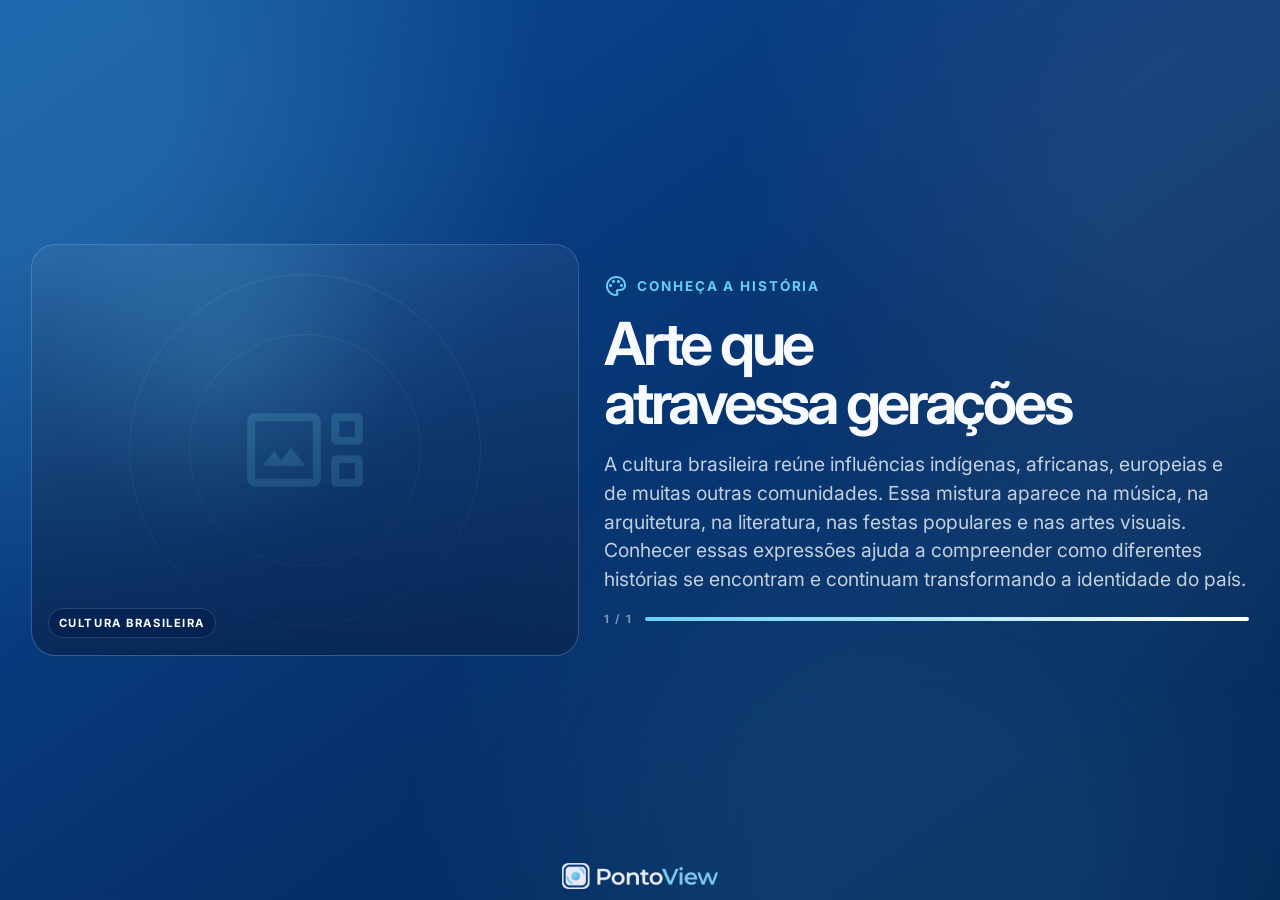
==== commit dc381148: "fix(panels): balance cultura composition vertically" ====
--- a/pontoview-automaticos/cultura/index.html
+++ b/pontoview-automaticos/cultura/index.html
@@ -27,7 +27,7 @@
 <div class="pv-ambient" aria-hidden="true"></div>
 <div class="pv-shell" id="shell">
 
-<main class="culture-stage pv-stage-centered">
+<main class="culture-stage pv-stage-centered pv-balanced-stage">
 <section class="culture-visual" id="visual"><div class="art-fallback"><span class="material-symbols-outlined">gallery_thumbnail</span></div><img class="culture-image" id="image" alt=""><div class="visual-caption"><span class="visual-tag" id="category">Cultura brasileira</span></div></section>
 <section class="story"><div class="story-kicker"><span class="material-symbols-outlined" id="storyIcon">auto_stories</span><span id="storyLabel">Descubra</span></div><h1 class="story-title" id="title">Arte, memória e identidade</h1><p class="story-text" id="text">Carregando conteúdo cultural...</p><div class="story-qr hidden" id="qr"><img id="qrImg" alt="QR Code"><div class="story-qr-copy"><b>Conheça mais</b><span>Abra o artigo completo no celular</span></div></div><div class="story-meta"><span class="page-count" id="pageCount">1 / 1</span><div class="story-track"><div class="story-progress" id="progress"></div></div></div></section>
 </main>
--- a/pontoview-automaticos/shared/responsive.css
+++ b/pontoview-automaticos/shared/responsive.css
@@ -325,6 +325,106 @@
   .panel-sustentabilidade .eco-card{padding:1.45vmin}
 }
 
+
+/* Balanced stage 3.0
+   Painéis editoriais/visuais com menos conteúdo devem flutuar no centro real
+   da tela. O footer fica fora do fluxo para não empurrar a composição para cima. */
+@media (orientation:landscape){
+  body.panel-tempo .pv-shell,
+  body.panel-cultura .pv-shell,
+  body.panel-curiosidades .pv-shell,
+  body.panel-saude .pv-shell,
+  body.panel-orientacoes .pv-shell,
+  body.panel-saudacoes .pv-shell{
+    display:flex!important;
+    flex-direction:column;
+    justify-content:center;
+    align-items:stretch;
+    position:relative;
+    padding:3vmin 3.4vmin!important;
+    gap:0!important;
+  }
+  body.pv-panel .pv-balanced-stage{
+    flex:0 0 auto;
+    width:100%;
+    height:auto!important;
+    min-height:0;
+    max-height:calc(100vh - 8vmin);
+    margin:auto 0!important;
+    align-self:auto!important;
+    align-content:center;
+    align-items:center;
+  }
+  body.panel-tempo .pv-footer,
+  body.panel-cultura .pv-footer,
+  body.panel-curiosidades .pv-footer,
+  body.panel-saude .pv-footer,
+  body.panel-orientacoes .pv-footer,
+  body.panel-saudacoes .pv-footer{
+    position:absolute;
+    left:3.4vmin;
+    right:3.4vmin;
+    bottom:1.25vmin;
+    margin:0;
+    min-height:2.2vmin;
+    pointer-events:none;
+  }
+
+  /* Tempo: os cards não podem criar uma altura artificial no flex interno. */
+  .panel-tempo .forecast-panel{align-self:center;justify-content:center}
+  .panel-tempo .forecast-grid{
+    flex:none!important;
+    grid-template-rows:repeat(2,auto)!important;
+    align-content:center;
+  }
+  .panel-tempo .forecast-card{height:auto!important}
+  .panel-tempo .weather-hero{align-self:center}
+
+  /* Cultura e curiosidades: mídia com proporção estável e texto centralizado
+     pelo mesmo eixo visual. */
+  .panel-cultura .culture-visual,
+  .panel-curiosidades .discovery-card{
+    aspect-ratio:4/3;
+    height:auto!important;
+    align-self:center;
+  }
+  .panel-cultura .story,
+  .panel-curiosidades .fact{align-self:center}
+
+  /* Saúde e orientações: ícone e card funcionam como uma única faixa central. */
+  .panel-saude .visual,
+  .panel-saude .tip,
+  .panel-orientacoes .visual,
+  .panel-orientacoes .message{align-self:center}
+  .panel-saude .tip,
+  .panel-orientacoes .message{height:auto!important}
+
+  /* Saudações: a cena mantém proporção de TV e acompanha a altura do texto. */
+  .panel-saudacoes .scene{
+    aspect-ratio:5/3;
+    height:auto!important;
+    align-self:center;
+  }
+  .panel-saudacoes .copy{align-self:center}
+}
+
+@media (orientation:portrait){
+  body.pv-panel .pv-balanced-stage{
+    width:100%;
+    height:100%!important;
+    margin:0!important;
+    align-self:stretch!important;
+    align-content:center;
+    align-items:center;
+  }
+  .panel-cultura .culture-visual,
+  .panel-curiosidades .discovery-card,
+  .panel-saudacoes .scene{
+    aspect-ratio:auto;
+    height:100%!important;
+  }
+}
+
 @media (prefers-reduced-motion:reduce){
   body.pv-panel *{scroll-behavior:auto}
 }
